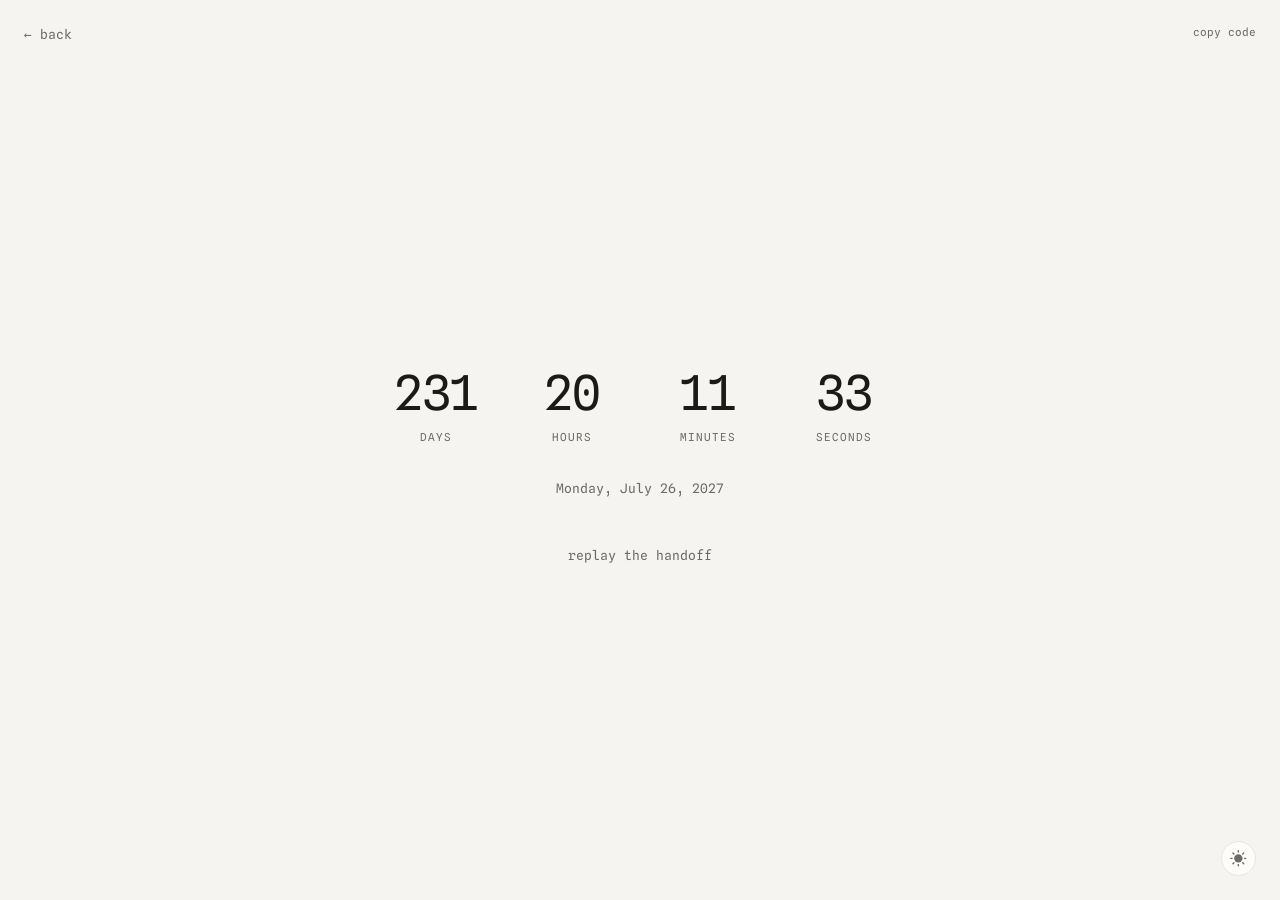
==== animations/countdown/index.html @ 830b8447 "feat: warm the lab's neutrals Every colour in the palette was a 0-saturation grey, and the three tha" ====
<!DOCTYPE html>
<html lang="en">
<head>
  <meta charset="UTF-8">
  <meta name="viewport" content="width=device-width, initial-scale=1.0">
  <title>Countdown · mihneaptu/lab</title>

  <!-- What this page is, for search results and for the card that gets
       drawn when someone drops the link in a chat. Without these a link
       to a page whose whole point is how it MOVES arrives as bare text. -->
  <meta name="description" content="A countdown whose digits lift away in sequence when it lands, handing the page over to what it was counting to, and a burst of confetti behind it.">
  <link rel="canonical" href="https://mihneaptu.github.io/lab/animations/countdown/">

  <meta property="og:type" content="website">
  <meta property="og:site_name" content="mihneaptu/lab">
  <meta property="og:title" content="Countdown">
  <meta property="og:description" content="A countdown whose digits lift away in sequence when it lands, handing the page over to what it was counting to, and a burst of confetti behind it.">
  <meta property="og:url" content="https://mihneaptu.github.io/lab/animations/countdown/">
  <meta property="og:image" content="https://mihneaptu.github.io/lab/og.png">
  <meta name="twitter:card" content="summary_large_image">

  <!-- Paints the browser's own chrome to match the page it frames.
       Both values are --paper from tokens.css, one per sky. -->
  <meta name="theme-color" content="#f6f4f0" media="(prefers-color-scheme: light)">
  <meta name="theme-color" content="#13120f" media="(prefers-color-scheme: dark)">
  <link rel="icon" type="image/svg+xml" href="../../favicon.svg">

  <!-- Mono is what the clock is set in, and the clock is what paints
       first, so mono is what gets preloaded. The message is in the body
       face — but it's hidden until the handoff lands, so preloading
       Instrument Sans here would fetch 30 KB that nothing on the first
       screen renders in. It has the whole countdown to arrive. -->
  <link rel="preload" href="../../fonts/spline-sans-mono.woff2" as="font" type="font/woff2" crossorigin>
  <link rel="stylesheet" href="../../styles/fonts.css">

  <!-- Sets the theme BEFORE the page paints, so there's no flash of the
       wrong colors. Your last choice wins; otherwise the OS preference. -->
  <script>
    /* Storage access can throw outright, not just come back empty: a
       locked-down profile or a blocked third-party context refuses the
       read. An uncaught throw here would abort this script and leave the
       page dressed in the wrong sky before it ever paints, so the OS
       preference stands in. Scoped in an IIFE to keep the head clean. */
    (() => {
      let saved = null;
      try { saved = localStorage.getItem("theme"); } catch {}
      document.documentElement.dataset.theme =
        saved || (matchMedia("(prefers-color-scheme: dark)").matches ? "dark" : "light");
    })();
  </script>

  <link rel="stylesheet" href="../../styles/tokens.css">
  <link rel="stylesheet" href="../../styles/base.css">

  <link rel="stylesheet" href="styles.css">
</head>
<body>

  <a class="back-link" href="../../index.html">&larr; back</a>
  <!-- A standalone, dependency-free version of this exhibit lives in
       code.html; copy-code.js turns this link into a clipboard button. -->
  <a class="copy-code" href="code.html">copy code</a>

  <!-- The theme switch, the sun-moon exhibit's morph in miniature and
       icon-only: the icon IS the current sky. CSS keys the poses off
       <html data-theme>, so flipping the theme plays the animation. -->
  <button class="theme-toggle theme-toggle--corner" type="button" aria-label="Switch color theme">
    <svg class="tt-sky" viewBox="0 0 24 24" aria-hidden="true">
      <mask id="tt-crescent">
        <rect x="0" y="0" width="24" height="24" fill="white" />
        <circle class="tt-bite" cx="33" cy="10.5" r="9" fill="black" />
      </mask>
      <g mask="url(#tt-crescent)">
        <g class="tt-rays" stroke="currentColor" stroke-width="2" stroke-linecap="round">
          <line x1="12" y1="1"     x2="12"    y2="3" />
          <line x1="12" y1="21"    x2="12"    y2="23" />
          <line x1="1"  y1="12"    x2="3"     y2="12" />
          <line x1="21" y1="12"    x2="23"    y2="12" />
          <line x1="4.22"  y1="4.22"  x2="5.64"  y2="5.64" />
          <line x1="18.36" y1="18.36" x2="19.78" y2="19.78" />
          <line x1="4.22"  y1="19.78" x2="5.64"  y2="18.36" />
          <line x1="18.36" y1="5.64"  x2="19.78" y2="4.22" />
        </g>
        <circle class="tt-disc" cx="12" cy="12" r="6" fill="currentColor" />
      </g>
    </svg>
  </button>

  <!-- The confetti's canvas. Fixed over the whole viewport and outside
       <main>, because the burst is thrown from the screen's edges, not
       from the exhibit's box — cannons firing from off-screen left and
       right need the paper's full width to cross. pointer-events: none
       in the stylesheet keeps it from swallowing clicks on the way. -->
  <canvas class="cd-fx" aria-hidden="true"></canvas>

  <main class="cd-stage">
    <!-- The exhibit needs no visible title, but its outline does: a page
         with no h1 gives anyone navigating by headings nothing to land on. -->
    <h1 class="visually-hidden">Countdown</h1>

    <!-- The two faces of this page — the count, and what it was counting
         to — stacked in ONE grid cell rather than swapped with display.

         Two things fall out of that. The cell sizes itself to the taller
         of the two, and the resting one is hidden with visibility (which
         still reserves its space) rather than display (which doesn't) —
         so the handoff never resizes the page and the replay button
         underneath never moves, with no hardcoded height anywhere to
         keep in step with the type. And a visibility/opacity swap can be
         animated, where a display swap can only ever snap. -->
    <div class="cd-slot">
      <!-- The countdown's whole face: the frame and the date it names.
           Grouped because the handoff fades them together as one object
           after the digits have left — the date belongs to the count, so
           it goes when the count does. -->
      <div class="cd-face">
        <!-- One grid, four cells, hairline gaps showing the frame's color
             through — so the "borders" between units are the container
             itself, and there are no double lines to reconcile at the
             corners.

             Each cell's contents are wrapped in a .cd-stack because the
             handoff lifts the DIGITS while the frame around them stays
             put and fades on its own clock. Two things on two timelines
             need two elements; animating the cell would drag its
             background along with them.

             aria-hidden, with the live region below carrying the real
             reading: a screen reader announcing four separately-updating
             numbers once a second is unusable, and "07" on its own means
             nothing anyway. -->
        <div class="cd-clock" aria-hidden="true">
          <div class="cd-unit"><div class="cd-stack"><div class="cd-num" data-unit="d">--</div><div class="cd-name">Days</div></div></div>
          <div class="cd-unit"><div class="cd-stack"><div class="cd-num" data-unit="h">--</div><div class="cd-name">Hours</div></div></div>
          <div class="cd-unit"><div class="cd-stack"><div class="cd-num" data-unit="m">--</div><div class="cd-name">Minutes</div></div></div>
          <div class="cd-unit"><div class="cd-stack"><div class="cd-num" data-unit="s">--</div><div class="cd-name">Seconds</div></div></div>
        </div>

        <p class="cd-date"></p>
      </div>

      <!-- Filled by script.js from the MESSAGE constant, so the exhibit's
           two configurable facts (what it counts to, what it says on
           arrival) sit together at the top of one file. -->
      <p class="cd-message"></p>
    </div>

    <!-- The countdown, in words, for anyone not reading the grid. Polite
         and coarse on purpose: it's refreshed about once a minute, not
         once a second, so it reports where the count is without talking
         over everything else a visitor is doing. -->
    <p class="cd-reading visually-hidden" role="status"></p>

    <!-- The exhibit's payoff fires once a year, which is no way to show
         an animation. This runs it on demand. Its label says which of
         the two things it will do, so the button is never a mystery box:
         "replay the handoff" from the countdown, "back to the countdown"
         once the message is up. script.js owns the wording. -->
    <button class="cd-replay" type="button"></button>
  </main>

  <script src="script.js"></script>
  <script src="../../scripts/theme.js"></script>
  <script src="../../scripts/haptics.js"></script>
  <script src="../../scripts/copy-code.js"></script>

</body>
</html>
---- styles/fonts.css ----
/* ==========================================================================
   fonts.css — the three faces, served from this repo

   These used to come from fonts.googleapis.com, which meant every page
   opened a connection to a third party and waited on a stylesheet from
   it before it could even discover which font files to fetch. On a site
   whose whole subject is how things move, that is a stall in exactly the
   wrong place, and it hands a visitor's IP to someone else on the way.

   All three are variable fonts, so one file covers a family's whole
   weight range rather than one file per weight. The subset is Google's
   own "latin" cut, which is what the lab's copy is written in; a page
   that ever needs more can add the latin-ext file beside it.

   font-display: swap is deliberate and matches what was here before:
   text paints immediately in the fallback and reflows once the real face
   lands. For a monochrome page of mostly short strings that is a better
   trade than invisible text.
   ========================================================================== */

/* Display. The opsz axis is why this is requested as a variable font at
   all: Bricolage redraws itself for the size it is set at, so the
   homepage headline and a 13px label are not the same shapes scaled. */
@font-face {
  font-family: "Bricolage Grotesque";
  font-style: normal;
  font-weight: 400 800;
  font-display: swap;
  src: url("../fonts/bricolage-grotesque.woff2") format("woff2");
  unicode-range: U+0000-00FF, U+0131, U+0152-0153, U+02BB-02BC, U+02C6, U+02DA, U+02DC, U+0304, U+0308, U+0329, U+2000-206F, U+20AC, U+2122, U+2191, U+2193, U+2212, U+2215, U+FEFF, U+FFFD;
}

/* Body. The one that does most of the work, so it is the one worth
   preloading in each page's head. */
@font-face {
  font-family: "Instrument Sans";
  font-style: normal;
  font-weight: 400 600;
  font-display: swap;
  src: url("../fonts/instrument-sans.woff2") format("woff2");
  unicode-range: U+0000-00FF, U+0131, U+0152-0153, U+02BB-02BC, U+02C6, U+02DA, U+02DC, U+0304, U+0308, U+0329, U+2000-206F, U+20AC, U+2122, U+2191, U+2193, U+2212, U+2215, U+FEFF, U+FFFD;
}

/* The lab equipment: labels, tokens, the corner chrome.

   This subset carries no arrows, so the back link's ← is served by
   Consolas from the --font-mono stack, not by this face. That is the
   same thing the CDN did (the range below is Google's own, and their
   latin file has no arrows either), so nothing regressed when the fonts
   moved in-house — but it is worth knowing before someone tries to fix
   it by widening the range. The range is a filter, not a source: adding
   U+2190 to it cannot add a glyph the file does not contain, and the
   per-glyph fallback below is already doing the right thing. The fix, if
   the arrow is ever wanted in mono, is to re-subset from the upstream
   font with the arrow included. */
@font-face {
  font-family: "Spline Sans Mono";
  font-style: normal;
  font-weight: 400 500;
  font-display: swap;
  src: url("../fonts/spline-sans-mono.woff2") format("woff2");
  unicode-range: U+0000-00FF, U+0131, U+0152-0153, U+02BB-02BC, U+02C6, U+02DA, U+02DC, U+0304, U+0308, U+0329, U+2000-206F, U+20AC, U+2122, U+2191, U+2193, U+2212, U+2215, U+FEFF, U+FFFD;
}
---- styles/tokens.css ----
/* ==========================================================================
   tokens.css — the design system

   This file is the single source of truth for every visual decision in
   the lab. No component file is allowed to invent its own color, spacing,
   or font size — everything points back here.

   Why this matters: consistency is what makes a design feel "designed".
   When every gap is pulled from one spacing scale and every color from
   one palette, pages feel calm and intentional even before you add any
   decoration. When values are picked ad hoc (13px here, 15px there,
   five slightly different grays), pages feel messy and nobody can say why.

   THEMING: colors live in two blocks — the light theme in :root, and a
   dark override in [data-theme="dark"]. Only COLOR tokens change between
   themes. Spacing, type, shape, and motion are theme-independent, so they
   are defined once and never repeated.
   ========================================================================== */

/* Keep these as ordinary inherited custom properties. A theme change swaps
   their values atomically; the shared chrome animates between complete page
   snapshots rather than interpolating ink, paper, and borders separately.
   That keeps every visible region internally consistent throughout a flip. */

:root {

  /* Tells the browser which theme we're in, so native UI (scrollbars,
     form controls) matches the page instead of fighting it. */
  color-scheme: light;

  /* ------------------------------------------------------------------
     COLOR — light theme
     A monochrome palette: warm neutrals plus one "accent" that is
     simply near-black. Hierarchy comes from contrast and weight,
     not from hue.

     WHY OKLCH: these are written as oklch(L C H) rather than hex
     because the three numbers are the three things we actually reason
     about — how light it is, how colorful, and which hue — and in
     OKLCH they mean that independently. Equal steps of L are equal
     steps of perceived brightness, and changing L doesn't drag the hue
     with it the way HSL does. Hex hides all of that behind six digits
     you can only compare by eye. (Baseline 2023; this stylesheet
     already relies on :has(), color-mix(), and view transitions, so
     the browser floor was here anyway.)

     WHY WARM: every neutral below is pulled off pure gray toward one
     shared warm hue. Pure #ffffff and 0-saturation grays are what a
     browser gives you when nobody decided anything, and readers feel
     that even when they can't name it — a warm cast reads as paper and
     ink rather than as a screen. The amount is deliberately tiny
     (C 0.005–0.008, roughly what Anthropic's cream carries): enough to
     feel warm beside a true gray, never enough to look beige on its own.

     This is NOT the start of a palette (see the note on --gold below).
     A palette is hues carrying MEANING — a blue link, a red error, a
     green success. This is a temperature on the neutrals: nothing here
     says anything, it just stops the page from being a default. The
     rule that color is only ever a reward for an interaction is intact.
     ------------------------------------------------------------------ */

  /* The one warm hue, in one place, so the whole ramp can be retuned by
     editing a single number. 85° sits between a warm paper and a warm
     brown; below ~70 the grays start reading pink, above ~100 green. */
  --warm: 85;

  --paper: oklch(0.967 0.005 var(--warm)); /* page background — warm, soft,
                                              and pointedly not stark white */

  /* surface, both inks, and line also exist as FIXED aliases (-light /
     -dark) that never flip with the theme — the same pattern as the
     fixed shadow aliases below. One customer so far: the homepage
     sun-moon card, whose preview stage dresses in the OPPOSITE sky on
     hover so the morph it promises plays under its own light. */
  /* Surfaces stop just short of the top of the lightness range on
     purpose: at L 1.0 a color is pure white and can hold no hue at all,
     so a "warm white" has to sit a step below it. 0.99 is still clearly
     raised above the paper's 0.967. */
  --surface-light: oklch(0.99 0.005 var(--warm)); /* cards and specimen stages sit
                                a step above the paper, so they read as "raised" */
  --surface-dark: oklch(0.226 0.006 var(--warm));  /* in the dark, "raised" means
                                "catches more light": cards sit lighter than paper */
  --ink-light: oklch(0.218 0.006 var(--warm));     /* main text — near-black. Pure
                                #000 on light backgrounds is harsher than it needs
                                to be, and it can't carry the warm cast either */
  --ink-dark: oklch(0.961 0.005 var(--warm));      /* near-white — pure #fff glows
                                harshly on dark */
  --ink-muted-light: oklch(0.528 0.007 var(--warm)); /* secondary text — still
                                passes contrast on paper */
  --ink-muted-dark: oklch(0.715 0.007 var(--warm));
  /* Hairlines and the dot grid. These carry the most chroma in the ramp
     (0.006–0.008): a border is a thin sliver of color against a large
     field, so it needs more of the hue than a full-page background does
     to read as the same temperature. */
  --line-light: oklch(0.918 0.006 var(--warm));
  --line-dark: oklch(0.285 0.008 var(--warm));

  --surface: var(--surface-light);
  --ink: var(--ink-light);
  --ink-muted: var(--ink-muted-light);
  --line: var(--line-light);
  --line-strong: oklch(0.756 0.007 var(--warm)); /* borders that must be clearly
                              visible (e.g. the secondary button outline) */

  /* The accent — near-black with a darkness ramp.
     Interactive elements get DARKER as you press them (hover → active),
     like a physical button moving away from the light. */
  --accent: oklch(0.269 0.006 var(--warm));        /* resting state */
  --accent-strong: oklch(0.178 0.006 var(--warm)); /* hover */
  /* Active (pressed). Bottoms out at L 0.12 rather than pure black for
     the same reason the surfaces stop short of pure white: at L 0 there
     is no hue left, and a pressed button that drops to a cold true black
     would be the one moment the warm cast visibly breaks. */
  --accent-deep: oklch(0.12 0.005 var(--warm));
  --accent-soft: oklch(0.937 0.006 var(--warm));   /* faint tint, for hover on
                                                      outline/ghost styles */
  --accent-contrast: oklch(0.99 0.005 var(--warm)); /* text ON the accent (primary
                                 button label) — flips to dark in the dark theme,
                                 where the accent itself is light */

  /* The gold, reserved for the header's star easter egg. Nothing else
     may use it.

     Color in this lab is never chrome. It is only ever a REWARD for an
     interaction: hover the cat and the stars fly, hover the interactive
     tag and a rainbow drifts through its letters (base.css), reach the
     end of the countdown and the confetti fires. Every one of those is
     something you had to do to see, none of them carries meaning the
     monochrome doesn't already carry, and all of them end on their own.
     A hue that sits there permanently and MEANS something — a blue
     link, a red error, a green success, a status dot — is what starts
     a palette, and there isn't one. That's the rule; the count of hues
     never was.

     The warm cast on the neutrals above is not an exception to this.
     Temperature is not meaning: nothing on the page reads differently
     because the paper leans warm, no element is picked out by it, and
     there is still exactly one thing on a resting page that could be
     called colored — this gold, and only while you're hovering the cat.
     The test the rule is really asking is "could a reader mistake this
     hue for a signal?", and at C 0.005 against a neutral gray the
     honest answer is no. */
  --gold: #eab308;

  /* The confetti, and the reason it gets tokens instead of an array
     buried in one exhibit's script: five of these are fixed, but the
     sixth is INK, and ink flips with the sky. Left at #1f1f1f it would
     spend the dark theme as invisible near-black rectangles falling
     through a near-black page — a sixth of every burst simply missing.
     Declaring it here lets the dark block below flip it like any other
     color, and lets the exhibit read the whole palette back out of the
     cascade rather than hard-coding a theme it can't see. */
  --confetti-1: #e2725b;  /* coral  */
  --confetti-2: #e8a33d;  /* amber  */
  --confetti-3: #5b8fd9;  /* blue   */
  --confetti-4: #d4739e;  /* pink   */
  --confetti-5: #5fb894;  /* green  */
  --confetti-6: oklch(0.247 0.006 var(--warm)); /* ink — the one that flips,
                             and so the one that follows the warm cast */

  /* Shadows are for elevation, not decoration. Soft and barely-there:
     if you notice the shadow itself, it's too strong. Defined here (not
     in SHAPE & DEPTH) because they change with the theme.
     Three steps, by object size: sm for chips, md for cards, lg for
     large exhibit pieces — big objects need bigger, softer shadows or
     they look pasted on rather than resting. */
  /* Each shadow leads with an invisible inset layer. It does nothing
     in the light theme — it's there so the list SHAPE matches the dark
     theme's (which uses that slot for its lit top rim): CSS can only
     crossfade two shadows smoothly when their lists line up layer for
     layer, inset with inset. Without the placeholder, every theme
     switch would snap the shadows instead of fading them. */

  /* md and lg also exist as FIXED aliases (-light / -dark) that never
     flip with the theme. They're for elements that pre-paint BOTH
     themes' shadows at once and crossfade opacity instead of
     transitioning box-shadow: opacity runs on the GPU compositor,
     while a box-shadow transition re-blurs these big soft layers on
     the CPU every frame — cheap on a desktop, visible jank on a phone.
     (The sun-moon toggle does this; see its ::after.) */
  --shadow-md-light: inset 0 1px 0 rgba(255, 255, 255, 0),
                     0 2px 6px rgba(0, 0, 0, 0.07),
                     0 8px 24px rgba(0, 0, 0, 0.06);
  --shadow-lg-light: inset 0 1px 0 rgba(255, 255, 255, 0),
                     0 2px 4px rgba(0, 0, 0, 0.05),
                     0 12px 24px rgba(0, 0, 0, 0.07),
                     0 32px 64px rgba(0, 0, 0, 0.08);
  --shadow-md-dark: inset 0 1px 0 rgba(255, 255, 255, 0.06),
                    0 2px 6px rgba(0, 0, 0, 0.45),
                    0 8px 24px rgba(0, 0, 0, 0.35);
  --shadow-lg-dark: inset 0 1px 0 rgba(255, 255, 255, 0.09),
                    0 2px 4px rgba(0, 0, 0, 0.5),
                    0 12px 24px rgba(0, 0, 0, 0.4),
                    0 32px 64px rgba(0, 0, 0, 0.35);

  --shadow-sm: inset 0 1px 0 rgba(255, 255, 255, 0),
               0 1px 2px rgba(0, 0, 0, 0.06);
  --shadow-md: var(--shadow-md-light);
  --shadow-lg: var(--shadow-lg-light);

  /* ------------------------------------------------------------------
     TYPE
     Three faces, three jobs:
       display — personality, used sparingly at large sizes
       body    — quiet and readable, does most of the work
       mono    — labels, tokens, annotations ("the lab equipment")
     ------------------------------------------------------------------ */

  --font-display: "Bricolage Grotesque", "Segoe UI", sans-serif;
  --font-body: "Instrument Sans", "Segoe UI", sans-serif;
  --font-mono: "Spline Sans Mono", Consolas, monospace;

  /* Type scale — each step is meaningfully bigger than the last.
     If two sizes are only 1px apart, readers can't tell them apart,
     so the difference communicates nothing. */
  --text-2xs: 0.6875rem;  /* 11px — corner chrome that should whisper
                             (the exhibit pages' copy-code link). The
                             floor of the scale: anything below this
                             stops being comfortably readable. */
  --text-xs: 0.8125rem;   /* 13px — annotations, chips */
  --text-sm: 0.9375rem;   /* 15px — secondary text */
  --text-md: 1.0625rem;   /* 17px — body */
  --text-lg: 1.375rem;    /* 22px — section headings */
  --text-xl: 2rem;        /* 32px — page titles */
  --text-2xl: 3rem;       /* 48px — the homepage headline */

  /* ------------------------------------------------------------------
     SPACING
     One scale, base unit 4px. Every margin, padding, and gap in the lab
     is one of these values — never 13px, never 22px.
     ------------------------------------------------------------------ */

  --space-1: 4px;
  --space-2: 8px;
  --space-3: 12px;
  --space-4: 16px;
  --space-5: 24px;
  --space-6: 32px;
  --space-7: 48px;
  --space-8: 64px;
  --space-9: 96px;

  /* ------------------------------------------------------------------
     SHAPE & DEPTH
     ------------------------------------------------------------------ */

  --radius-sm: 6px;    /* small controls: chips, swatches */
  --radius-md: 10px;   /* buttons, notes */
  --radius-lg: 16px;   /* cards, specimen stages */

  /* ------------------------------------------------------------------
     MOTION
     One duration for color changes, one for movement. Fast enough to
     feel responsive, slow enough to be perceived.
     ------------------------------------------------------------------ */

  --speed-color: 120ms;
  --speed-move: 80ms;
}

/* ==========================================================================
   DARK THEME
   Applied when <html data-theme="dark">. A tiny script in each page's
   <head> sets that attribute from your saved choice (localStorage) or,
   failing that, your OS preference — so the theme is decided before the
   first paint and the page never flashes the wrong colors.

   Dark mode is not just "invert everything": surfaces get LIGHTER as
   they rise (dark paper, lighter cards), and the accent ramp flips —
   the primary button is light, and pressing it makes it dimmer, which
   still reads as "moving away from the light".
   ========================================================================== */

[data-theme="dark"] {

  color-scheme: dark;

  /* The page floor — dark, but not pure black, so shadows and lifted
     surfaces still register. This is the token where the warm cast does
     the most work: a true #121212 is the default every dark UI ships
     with, and warming it is most of the difference between "dark mode"
     and a room with a light in it. */
  --paper: oklch(0.182 0.006 var(--warm));
  /* The values (and the reasoning behind them) live with the fixed
     -light / -dark aliases in :root; this block only picks sides. */
  --surface: var(--surface-dark);
  --ink: var(--ink-dark);
  --ink-muted: var(--ink-muted-dark);
  --line: var(--line-dark);
  --line-strong: oklch(0.42 0.008 var(--warm));

  /* The accent ramp, mirrored: light resting state, dimmer as pressed. */
  --accent: oklch(0.943 0.006 var(--warm));
  --accent-strong: oklch(0.876 0.007 var(--warm));
  --accent-deep: oklch(0.805 0.007 var(--warm));
  --accent-soft: oklch(0.269 0.006 var(--warm));
  --accent-contrast: oklch(0.178 0.006 var(--warm)); /* dark label on the light
                                                        button */

  /* The stars' gold, a notch brighter so it reads on the dark paper */
  --gold: #facc15;

  /* The confetti's ink piece, flipped. The other five hues are mid-tone
     enough to read on either paper and stay as they are — recoloring
     them per theme would make the celebration two different
     celebrations. */
  --confetti-6: oklch(0.961 0.005 var(--warm));

  /* Dark shadows can't read on a dark floor — black on near-black is
     invisible. So elevation flips with the light (see the note above:
     raised means CATCHES MORE LIGHT): each step pairs a faint top edge
     highlight — the rim where an object catches the room's light — with
     the dark spread below. The higher the step, the brighter the rim. */
  --shadow-sm: inset 0 1px 0 rgba(255, 255, 255, 0.04),
               0 1px 2px rgba(0, 0, 0, 0.4);
  --shadow-md: var(--shadow-md-dark);
  --shadow-lg: var(--shadow-lg-dark);
}
---- styles/base.css ----
/* ==========================================================================
   base.css — reset + the lab's shared "chrome"

   Everything here is the gallery itself (header, cards, specimen stages,
   margin notes). The components being studied live in their own files
   under components/.
   ========================================================================== */

/* --- Reset ----------------------------------------------------------------
   Browsers ship with inconsistent default margins and box models.
   These four rules give every page the same clean starting point. */

*,
*::before,
*::after {
  box-sizing: border-box; /* width includes padding+border — the sane model */
  -webkit-tap-highlight-color: transparent; /* mobile browsers flash a blue
     overlay on anything tappable; the lab's own :active states are the
     touch feedback here */
}

body,
h1, h2, h3, p, ul, figure {
  margin: 0; /* we add space back deliberately, from the spacing scale */
}

img {
  max-width: 100%;
  display: block;
}

/* --- Page ---------------------------------------------------------------- */

body {
  font-family: var(--font-body);
  font-size: var(--text-md);
  line-height: 1.6; /* body text breathes; headings tighten this locally */
  color: var(--ink);
  background: var(--paper);
  -webkit-font-smoothing: antialiased;
  -moz-osx-font-smoothing: grayscale;
  /* The loaded weights (400–600 body/mono, 400–800 display) are the only
     ones allowed to render: a missing file must fail visibly, not as a
     browser-faked bold or slanted italic. */
  font-synthesis: none;
}

.container {
  max-width: 960px; /* comfortable reading width — full-bleed text is tiring */
  margin: 0 auto;
  padding: 0 var(--space-5);
}

a {
  color: var(--accent);
  text-decoration-thickness: 1px;
  text-underline-offset: 3px;
}

a:focus-visible {
  outline: 2px solid var(--accent);
  outline-offset: 2px;
  border-radius: 2px;
}

::selection {
  background: var(--accent-soft);
}

/* --- Header (shared across all lab pages) --------------------------------- */

.lab-header {
  display: flex;
  align-items: baseline;
  justify-content: space-between;
  gap: var(--space-4);
  padding: var(--space-5) 0;
  border-bottom: 1px solid var(--line);
}

.wordmark {
  /* Flex keeps the three pieces (name, tick, "lab") on one shared
     baseline even while the last two animate their widths below. */
  display: inline-flex;
  position: relative; /* anchors the stars that fly out of the logo on hover */
  align-items: baseline;
  font-family: var(--font-mono);
  font-size: var(--text-sm);
  font-weight: 500;
  color: var(--ink);
  letter-spacing: 0.02em;
}

/* The wordmark holds three links ("mihneaptu" → GitHub profile, "lab" →
   home, the hidden cat → the repo) that should read as one quiet mark,
   so the links inherit the ink color and only reveal themselves with an
   underline on hover — except the cat, which is a logo, not text. */
.wordmark a {
  color: inherit;
  text-decoration: none;
}

/* One 15px mono line is a ~24px-tall tap target. Vertical padding grows
   the two text links to ~44px, and the negative margin hands the space
   straight back so the header's layout doesn't move a pixel. Padding
   rather than an ::after halo: the home link's overflow-hidden (its
   clipping window for the act) would clip a halo, but padding sits
   inside the clip. The cat is excluded — its box is choreography
   (max-width 0 → 1.3em), and it only exists for pointers and keyboards
   anyway. */
.wordmark a:not(.octo) {
  padding: 10px 0;
  margin: -10px 0;
}

.wordmark a:not(.octo):hover {
  text-decoration: underline;
  text-decoration-thickness: 1px;
  text-underline-offset: 3px;
}

/* Hovering the name plays a staged act for the rest of the mark:
   1. the "/" stands up into a "|" and stays there,
   2. "lab" slides left INTO the line and is swallowed by it — the link
      box clips the text at its left edge (right where the line stands),
      so letters vanish as they reach it and nothing comes out the other
      side. No fade: the text physically travels out of view.
   3. then the GitHub mark slides out of the line the opposite way,
      left to right, into the space "lab" left behind,
   ending on "mihneaptu | octocat". The ~ sibling selector is what lets
   the first link style the elements after it; the extra <span> inside
   the "lab" link is the part that slides while the link stays put as
   the clipping window, and .octo is the same trick for the logo.

   The durations here are hand-picked, not the token speeds — those are
   for micro feedback (80–120ms), too fast for a sequence the eye is
   meant to follow. Each element carries TWO transition rules: the one
   in its hover selector times the exit, the one in its base selector
   times the return (so on un-hover everything plays back in reverse
   order: logo back into the line first, then "lab" slides back out). */

.wordmark .tick {
  color: var(--accent); /* the one colored character in the wordmark */
  display: inline-block; /* inline elements can't be transformed */
  cursor: default; /* decorative glyph — no text I-beam */
  user-select: none;
  /* return timing: the line lies back down after the logo is gone */
  transition: transform 0.25s cubic-bezier(0.32, 0.72, 0, 1) 0.08s;
}

.wordmark a.home {
  max-width: 4ch; /* mono font: wide enough for the resting text */
  overflow: hidden;
  /* return timing: the box reopens after the logo has retreated */
  transition: max-width 0.25s cubic-bezier(0.32, 0.72, 0, 1) 0.12s;
}

.wordmark a.home span {
  display: inline-block;
  /* return timing: the text slides back out of the line last */
  transition: transform 0.35s cubic-bezier(0.32, 0.72, 0, 1) 0.18s;
}

/* The logo's clipping window: closed at rest, and its left edge sits
   right against the line — the same door "lab" leaves through. It's a
   link to the repo, clickable once revealed; the resets keep it looking
   like part of the wordmark rather than a control. */
.wordmark .octo {
  /* The cat's open width, defined once, here on the element both
     consumers can see: the hover rule below opens the window to it, and
     scripts/octo-stars.js reads it to anchor the star corridor just past
     the cat. Keep it an em multiple; the script scales it by this
     element's own font size to land in pixels. */
  --octo-open: 1.3em;

  align-self: center; /* the logo is centered on the text, not baseline-set */
  position: relative; /* lifts the cat above the hold box so it stays clickable */
  background: none;
  border: 0;
  padding: 0;
  color: inherit; /* the svg draws with currentColor */
  cursor: pointer;
  max-width: 0;
  overflow: hidden;
  /* return timing: the window closes as the logo slides back in */
  transition: max-width 0.35s cubic-bezier(0.32, 0.72, 0, 1);
}

.wordmark .octo:focus-visible {
  outline: 2px solid var(--accent);
  outline-offset: 2px;
  border-radius: 2px;
}

.wordmark .octo svg {
  display: block;
  width: 1.15em;
  height: 1.15em;
  transform: translateX(-110%); /* parked inside the line, out of view */
  /* return timing: the logo retreats into the line first */
  transition: transform 0.35s cubic-bezier(0.32, 0.72, 0, 1);
}

/* The safety net for fast pointers: everything between the name and
   the cat is a MOVING target while the act plays — the "/" rotates its
   own hit-box out from under a pointer parked on its edge, and a sweep
   toward the cat crosses the collapsing "lab" box, which was never a
   trigger. Either way :has() goes false mid-act and the whole thing
   reverses under the cursor, which reads as flicker.

   The hold box is the fix: an invisible span pinned over the "/" → cat
   corridor that NEVER moves. At rest it's pointer-events: none, so it
   can't block clicking "lab" or start the act by itself; the moment a
   real trigger opens the act (rule further down) it turns hit-testable
   and latches the open state for as long as the pointer stays anywhere
   in the corridor — a stable floor under all the moving scenery. It
   sits above "lab" (absolute > static) but below the cat (relative,
   later sibling), so the cat keeps its hover and its click.

   Geometry is in the wordmark's own mono ch: the name is 9 characters,
   so the corridor starts just before the "/" and runs a bit past where
   the tail of "lab" rests — the whole stretch a pointer crosses. The
   letter-spacing makes 9ch land a hair short, which only tucks the
   start deeper under the name: covering the name's tail while open is
   harmless, the hold itself keeps the act latched there. */
.octo-hold {
  position: absolute;
  top: -0.2em;    /* a little taller than the text line — forgiving, */
  bottom: -0.2em; /* like the fanned-out star lanes above the logo   */
  left: 8.5ch;
  width: 7ch;
  pointer-events: none;
}

/* The open state holds while the pointer is on the name, the line,
   the cat itself, or the hold box — otherwise the act would reverse
   the moment you leave "mihneaptu" and the cat could never be
   reached, let alone clicked. :has() lets the container watch all
   the triggers at once.

   The cat's :focus-visible is a trigger too: it's in the tab order
   (it's a link), and without it a keyboard user would land on a
   0-width box — focused, invisible, unusable. Tabbing to the cat
   now plays the same act a hover does. */
.wordmark:has(a:first-child:hover, .tick:hover, .octo:hover, .octo:focus-visible, .octo-hold:hover) .octo-hold {
  pointer-events: auto; /* arm the latch only while the act is open */
}

.wordmark:has(a:first-child:hover, .tick:hover, .octo:hover, .octo:focus-visible, .octo-hold:hover) .tick {
  transform: rotate(-20deg); /* counter-clockwise stands "/" up into "|" */
  /* exit timing: straighten right away */
  transition: transform 0.25s cubic-bezier(0.32, 0.72, 0, 1);
}

.wordmark:has(a:first-child:hover, .tick:hover, .octo:hover, .octo:focus-visible, .octo-hold:hover) a.home {
  max-width: 0;
  /* exit timing: the box starts closing while the tail of "lab" is
     still being absorbed, so the logo emerges right at the line
     instead of a box-width away from it */
  transition: max-width 0.2s cubic-bezier(0.32, 0.72, 0, 1) 0.28s;
}

.wordmark:has(a:first-child:hover, .tick:hover, .octo:hover, .octo:focus-visible, .octo-hold:hover) a.home span {
  transform: translateX(-110%); /* fully past the clip edge, i.e. the line */
  /* exit timing: the visible journey through the line. An almost-even
     curve so the travel can be seen, not a snap. */
  transition: transform 0.4s cubic-bezier(0.45, 0.05, 0.35, 0.95) 0.03s;
}

.wordmark:has(a:first-child:hover, .tick:hover, .octo:hover, .octo:focus-visible, .octo-hold:hover) .octo {
  max-width: var(--octo-open);
  /* exit timing: opens while the last letter is still being swallowed —
     overlapping the stages is what keeps the act tight without losing
     the story */
  transition: max-width 0.2s cubic-bezier(0.32, 0.72, 0, 1) 0.3s;
}

.wordmark:has(a:first-child:hover, .tick:hover, .octo:hover, .octo:focus-visible, .octo-hold:hover) .octo svg {
  transform: translateX(0);
  /* exit timing: the logo walks out of the line, left to right, starting
     right as the tail of "lab" disappears into it */
  transition: transform 0.3s cubic-bezier(0.32, 0.72, 0, 1) 0.32s;
}

/* Hovering the cat itself earns a bonus scene: three golden stars
   fly out of the logo, left to right, swinging gently — one pass,
   then the sky empties until the next hover. The cast of <span>s and
   each star's flight plan (lane, speed, size, delay — the custom
   properties read below) come from scripts/octo-stars.js, which
   starts the show by adding .playing; this stylesheet owns
   everything the stars actually DO.

   They live OUTSIDE the .octo link (whose overflow:hidden is busy
   being the reveal's clipping window and would trap them) as a
   sibling pinned to the wordmark's right edge — exactly where the
   logo sits.

   Each star is two elements doing one job each: the outer span flies
   steadily rightward (linear), while its ::before — the star shape
   itself — swings up and down on its own clock (ease-in-out, like a
   pendulum). Two axes on two mismatched clocks combine into a smooth
   swinging glide where no two passes look quite the same. */

.octo-stars {
  position: absolute;
  /* The horizontal anchor is set per-show by the script, in px from
     the wordmark's LEFT edge — the stable one. Anchoring to the right
     edge (left: 100%) would glue the stars to a moving target: that
     edge travels whenever the reveal act plays back, dragging a
     still-fading show sideways with it. The 100% below is only the
     resting value for the no-JS case, where no stars ever fly. */
  left: 100%;
  top: 50%;
  transform: translateY(-50%);
  width: 3.2em;  /* the flight corridor */
  height: 1.4em; /* a bit taller than the logo, so the lanes fan out */
  pointer-events: none; /* scenery — never blocks a click */
  /* The whole scene fades as one: .playing (added by the script) only
     fades this container in. When the pointer leaves mid-show, the
     class drops and the container fades back out while the stars KEEP
     FLYING underneath — the show dissolves in motion rather than
     freezing, the same soft exit the stars get at the end of the
     corridor. */
  opacity: 0;
  transition: opacity 0.35s ease;
}

/* One star. Its whole flight plan arrives as custom properties set by
   the script; the fallbacks only matter if a star is ever created by
   hand. `1` iteration, not infinite: each star flies its corridor
   once and is done, so the show ends by itself — the sky empties even
   if the cursor stays on the logo, until the next hover restages it. */
.octo-stars span {
  position: absolute;
  left: 0;
  top: var(--lane, 36%);
  opacity: 0; /* covers the delay phase before the star's launch */
  animation: octo-star-flight var(--flight, 1.3s) linear var(--wait, 0s) 1;
}

/* The star shape: a classic five-pointed star cut from a square with
   clip-path — crisper and more portable than hoping a ★ glyph
   renders the same in every font. Gold is the lab's only hue,
   reserved in tokens.css for exactly this moment. */
.octo-stars span::before {
  content: "";
  display: block;
  width: var(--size, 0.5em);
  height: var(--size, 0.5em);
  background: var(--gold);
  clip-path: polygon(50% 0%, 61% 35%, 98% 35%, 68% 57%, 79% 91%, 50% 70%, 21% 91%, 32% 57%, 2% 35%, 39% 35%);
  /* The swing may loop — it's invisible whenever the flight isn't
     mid-corridor, so only the flight's iteration count matters. */
  animation: octo-star-swing var(--swing, 0.6s) ease-in-out infinite alternate;
}

/* The flight: pop out from behind the logo, glide right, and fade
   before the corridor ends — the disappearance reads as distance
   traveled, not as hitting a wall. */
@keyframes octo-star-flight {
  0%   { transform: translateX(-0.3em); opacity: 0; }
  12%  { opacity: 1; }
  78%  { opacity: 1; }
  100% { transform: translateX(2.6em); opacity: 0; }
}

/* The swing: an easy pendulum around the star's own lane. `alternate`
   plays it back and forth so the turnarounds are soft, never a snap. */
@keyframes octo-star-swing {
  from { transform: translateY(-0.16em); }
  to   { transform: translateY(0.16em); }
}

/* The script adds .playing when the cat is hovered (hovering the name
   merely reveals it) and removes it when the cursor leaves or the last
   star has landed. The stars are already flying the moment they're
   staged — this only lifts the curtain. */
.octo-stars.playing {
  opacity: 1;
}

/* Under reduced motion the global rule below would collapse these
   infinite loops into a flicker, so the stars simply stay home. */
@media (prefers-reduced-motion: reduce) {
  .octo-stars {
    display: none;
  }
}

/* The light/dark switch. Styled like a token chip, not like a .btn —
   it's part of the lab's chrome, not one of the specimens on display. */
.theme-toggle {
  display: inline-flex;
  align-items: center;
  position: relative; /* anchors the invisible hit-area extension below */
  color: var(--ink-muted);
  background: var(--surface);
  border: 1px solid var(--line);
  border-radius: 999px;
  padding: var(--space-2);
  cursor: pointer;
  transition: color var(--speed-color) ease,
              border-color var(--speed-color) ease,
              transform var(--speed-move) ease;
}

/* The visible chip is ~35px — under the 44px touch target. The halo
   extends the clickable area without growing the chip; it has no box
   of its own, so nothing changes visually. */
.theme-toggle::after {
  content: "";
  position: absolute;
  inset: -5px;
}

/* The chip's icon — the sun-moon exhibit's morph in miniature, and
   the chip's ONLY content: the icon is the current sky. Clicking the
   sun sinks its rays into the swelling disc while the mask's bite
   circle carves the crescent, and the lab darkens around it.
   All three parts share one ease; the delays choreograph the handoff,
   flipped per direction: going to the moon the rays sink in first and
   the bite carves last, coming back the crescent heals first and the
   rays climb out last. The rays run a touch faster so the sweeping
   bite hole never catches them. */

.tt-sky {
  display: block;
  width: 1.25em;
  height: 1.25em;
  /* the sunrise overshoot pokes the ray caps a hair past the
     viewBox — let them, instead of clipping them flat */
  overflow: visible;
}

.tt-disc,
.tt-rays {
  transform-box: view-box;
  transform-origin: center;
}

/* The chip runs the exhibit's exact choreography at ~60% of its clock:
   motion across 16px reads far slower than the same motion across
   176px, so at full duration the little moon feels like it's dragging.
   Same sequence, same proportions, smaller stage, faster tempo. */

/* Every delay below rides on --tt-hold (default 0ms): a whole-morph
   hold that shifts the choreography in time without touching its
   internal stagger. theme.js sets it per icon during a theme reveal,
   to the moment the reveal's sweep arrives at THAT icon — so a
   miniature far from the toggle (the homepage card) is uncovered
   mid-morph instead of hiding its whole transformation under the
   old-theme snapshot. The chip's own hold computes to 0ms: it sits
   at the reveal's epicenter and morphs the moment it's clicked. */

/* Sun pose (light theme) — these transitions time the RETURN to sun.
   The rays' scale keeps the sunrise overshoot (a hair past resting
   length, same ease as the exhibit's rays). Their rotation rides its
   own shorter clock — the individual scale/rotate properties let the
   two motions transition separately — symmetric with nightfall's
   100ms twist, so the unwind finishes while the rays are still under
   the shrinking disc. On one shared clock the 45° unwind stretched
   across the whole 200ms emergence, visibly outlasting the quick
   twist that wound it up: readable on the exhibit's 176px stage,
   drag at chip size. The exhibit itself keeps the classic combined
   transform on purpose. */
.tt-rays {
  rotate: 0deg;
  scale: 1;
  transition: scale 200ms cubic-bezier(0.34, 1.3, 0.64, 1)
              calc(var(--tt-hold, 0ms) + 85ms),
              rotate 100ms cubic-bezier(0.65, 0, 0.35, 1)
              calc(var(--tt-hold, 0ms) + 85ms);
}

.tt-disc {
  transition: transform 240ms cubic-bezier(0.65, 0, 0.35, 1)
              calc(var(--tt-hold, 0ms) + 25ms);
}

.tt-bite {
  transition: transform 240ms cubic-bezier(0.65, 0, 0.35, 1)
              var(--tt-hold, 0ms);
}

/* Moon pose (dark theme) + the arrival timing: rays lead and land,
   THEN the bite carves — held back so its notch doesn't show on the
   right rim while the left rays still have the longest journey.
   The durations are the exhibit's nightfall numbers (170/360/240ms)
   scaled by the same ~60% as the sunrise rules above — nightfall is
   the snappy direction on the exhibit, and it must stay the snappy
   direction here too. */
[data-theme="dark"] .tt-rays {
  rotate: 45deg;
  scale: 0.25;
  /* one duration/delay covers both clocks: going dark the twist and
     the plunge travel together */
  transition-duration: 100ms;
  transition-delay: var(--tt-hold, 0ms);
}

[data-theme="dark"] .tt-disc {
  transform: scale(1.75);
  /* outlasts the bite so the crescent is carved from a still-growing
     body — grow-and-carve as one event, not grow, stop, carve */
  transition-duration: 215ms;
  transition-delay: calc(var(--tt-hold, 0ms) + 15ms);
}

[data-theme="dark"] .tt-bite {
  transform: translate(-15.7px, 0);
  /* starts at half the rays' clock, same beat as the exhibit: the
     rays are most of the way home before the notch appears */
  transition-duration: 145ms;
  transition-delay: calc(var(--tt-hold, 0ms) + 50ms);
}

/* The exhibit's stars stay on the exhibit — at chip size they read
   as specks, and the chrome should whisper. The crescent alone says
   "night" just fine here. */

.theme-toggle:hover {
  color: var(--ink);
  border-color: var(--line-strong);
}

/* Pressing the sky, in miniature — same give as the exhibit's button
   (0.97, sun-moon/index.html). Anything below ~0.95 reads exaggerated
   on a chip this small. */
.theme-toggle:active {
  transform: scale(0.97);
}

.theme-toggle:focus-visible {
  outline: 2px solid var(--accent);
  outline-offset: 2px;
}

/* The exhibit pages' corner chrome, one treatment for both corners:
   the back link home (top-left) and the copy-code link (top-right —
   a link to the exhibit's standalone snippet, code.html, that
   scripts/copy-code.js upgrades into a clipboard button; anchored to
   the RIGHT edge so the swap to the shorter word "copied" grows from
   a still corner). Mono, muted, visible when you look for it. */
.back-link,
.copy-code {
  position: fixed;
  top: var(--space-5);
  font-family: var(--font-mono);
  color: var(--ink-muted);
  text-decoration: none;
  transition: color var(--speed-color) ease;
}

.back-link {
  left: var(--space-5);
  font-size: var(--text-xs);
}

.copy-code {
  right: var(--space-5);
  /* a step below the back link: an exit sign matters more than an
     extra — the corner chrome should whisper, quietest voice last */
  font-size: var(--text-2xs);
}

/* One line of small mono is a ~21px-tall target. The halo brings it to
   ~44px each way; the corners around them are empty, so it overlaps
   nothing. */
.back-link::after,
.copy-code::after {
  content: "";
  position: absolute;
  inset: -12px;
}

.back-link:hover,
.copy-code:hover {
  color: var(--ink);
}

/* The lab's light/dark switch, parked in the one free corner of an
   exhibit page. Both top corners are spoken for (the way home on the
   left, the take-home snippet on the right), and this is a utility
   rather than navigation, so it sits opposite the exit and out of the
   specimen's way. Fixed like its neighbours; the chip's touch halo
   still measures from this box, since a fixed element anchors its own
   absolutely positioned children.

   The sun-moon exhibit deliberately has no copy: that exhibit IS the
   switch, and a second control for the same state would be a duplicate
   the page has to keep in sync. */
.theme-toggle--corner {
  position: fixed;
  right: var(--space-5);
  bottom: var(--space-5);
  /* the specimens own the middle of the page; chrome stays on top */
  z-index: 1;
}

/* --- Type roles ------------------------------------------------------------ */

.page-title {
  font-family: var(--font-display);
  font-size: var(--text-2xl);
  /* At this size the size IS the emphasis — bold on top of it shouts,
     especially as light-on-dark, which already renders heavier. */
  font-weight: 500;
  line-height: 1.05; /* big type needs tight lines or it falls apart */
  letter-spacing: -0.02em;
  text-wrap: balance; /* a two-line title splits evenly, never 90/10 */
}

/* The headline's hover italic (scripts/title-lean.js): the script splits
   the title into these spans and skews each on its own spring — Bricolage
   ships no italic and font-synthesis is off, so the slant is a transform.
   Pivoting from the bottom edge keeps the feet planted while the tops
   swing over, which is how type actually leans; inline-block because
   inline elements can't be transformed. No transition here on purpose —
   the motion is integrated per-frame by the script, and a CSS transition
   underneath it would fight every step. */

/* On touch the finger drives the same physics, so the word must keep the
   gesture: pan-y hands vertical swipes to the scroll but lets horizontal
   drags comb the letters instead of being eaten as a failed scroll.
   touch-action is ignored on non-replaced inline elements, so the word
   must be an inline-block for pan-y to mean anything — which also keeps
   the split word from ever wrapping mid-word, like unsplit text. The
   split title was never really selectable text anyway (a drag across it
   would grab letters one span at a time), so selection and the tap
   flash are turned off rather than left to misfire. These live on
   .lean-word, which only exists once the script is running — a title
   the script left alone stays ordinary selectable text. */
.page-title .lean-word {
  display: inline-block;
  touch-action: pan-y;
  user-select: none;
  -webkit-user-select: none;
  -webkit-tap-highlight-color: transparent;
}

.page-title .lean-letter {
  display: inline-block;
  transform-origin: 50% 100%;
}

.section-title {
  font-family: var(--font-display);
  font-size: var(--text-lg);
  font-weight: 600;
  line-height: 1.2; /* headings tighten the body's 1.6 */
  letter-spacing: -0.01em;
  text-wrap: balance;
}

/* --- Specimen stage --------------------------------------------------------
   The signature element of the lab: a white artboard with a faint dot
   grid, like a canvas in a design tool. Components are pinned to it and
   annotated in mono. */

.stage {
  background-color: var(--surface);
  background-image: radial-gradient(var(--line) 1px, transparent 1px);
  background-size: 18px 18px;
  border: 1px solid var(--line);
  border-radius: var(--radius-lg);
  box-shadow: var(--shadow-sm);
  padding: var(--space-6);
}

.stage-row {
  display: flex;
  flex-wrap: wrap;
  align-items: center;
  gap: var(--space-4);
}

/* A pinned specimen: the component plus its mono label underneath */
.specimen {
  display: flex;
  flex-direction: column;
  align-items: flex-start;
  gap: var(--space-2);
}

.specimen-label {
  font-family: var(--font-mono);
  font-size: var(--text-xs);
  color: var(--ink-muted);
}

/* --- Component cards (homepage grid) --------------------------------------- */

.card-grid {
  display: grid;
  grid-template-columns: repeat(auto-fill, minmax(260px, 1fr));
  gap: var(--space-5);
}

.component-card {
  --lift: 2px; /* how high hover picks the card up — the flap below matches */

  display: block;
  position: relative; /* anchors the optional corner tag */
  background: var(--surface);
  border: 1px solid var(--line);
  border-radius: var(--radius-lg);
  box-shadow: var(--shadow-sm);
  text-decoration: none;
  color: var(--ink);
  /* no overflow: hidden here — the hover flap below must poke past the
     card's box, so the corner cropping lives on .card-preview instead */
  transition: box-shadow var(--speed-color) ease,
              transform var(--speed-move) ease;
}

.component-card:hover {
  box-shadow: var(--shadow-md);
  transform: translateY(calc(-1 * var(--lift))); /* a gentle lift — the
                                                    card is pickable */
}

/* The lift moves the card's hit box up with it, so a cursor resting on
   the bottom couple of pixels finds itself OUTSIDE the risen card —
   hover ends, the card drops back onto the cursor, hover begins again:
   a flicker oscillator pinned to the bottom edge. This invisible flap
   exists only while hovered and hangs exactly the lift's height below
   the box, so the strip the card vacates still counts as the card and
   the hover holds until the cursor truly leaves. */
.component-card:hover::after {
  content: "";
  position: absolute;
  inset: 0 0 calc(-1 * var(--lift));
}

.component-card:focus-visible {
  outline: 2px solid var(--accent);
  outline-offset: 2px;
}

/* An optional status tag pinned to the card's top-right corner —
   quiet chrome in the mono face, not part of the specimen itself. */
.card-tag {
  position: absolute;
  top: var(--space-3);
  right: var(--space-3);
  z-index: 1; /* the preview's dot layer is positioned too and comes later
                 in the DOM — without this the dots paint over the tag */
  font-family: var(--font-mono);
  font-size: var(--text-xs);
  line-height: 1;
  color: var(--ink-muted);
  background: var(--surface);
  border: 1px solid var(--line);
  border-radius: 999px;
  padding: var(--space-1) var(--space-2);
  /* No opacity dimming here: --ink-muted is already the quiet voice, and
     at 13px it sits just above the 4.5:1 contrast floor — fading it to
     80% dropped it under. */
}

/* The "interactive" tag hints that it responds: hovering it lets a
   faint rainbow drift through the LETTERS, flowing left to right.
   The gradient is clipped to the text and slides underneath it the
   whole time — it never pauses, so whenever the tint fades in the
   colors are already mid-flight, and on the way out they keep moving
   under the returning ink instead of freezing (the same dissolve-in-
   motion exit the octo stars use). What actually animates on hover is
   the solid ink painted on top: opaque at rest, half-clear on hover,
   so the rainbow shows through as a tint, never full saturation.
   The fade runs on its own 400ms clock — the token speeds are micro
   feedback, too quick to read as an entrance. The gradient starts and
   ends on the same hue, so each 200% slide loops seamlessly. */
.card-tag-rainbow {
  background: linear-gradient(90deg,
    #ff6b6b, #ffb56b, #ffe66b, #6bff8f, #6bc8ff, #b06bff, #ff6b6b);
  background-size: 200% 100%;
  -webkit-background-clip: text;
  background-clip: text;
  -webkit-text-fill-color: var(--ink-muted); /* opaque ink hides the rainbow */
  transition: -webkit-text-fill-color 400ms ease;
  animation: tag-rainbow-drift 2.5s linear infinite;
}

/* Hover is the desktop way in, and it's gated to devices that really
   have one: touch browsers replay :hover on tap, and that sticky
   state would pin the tint on long after the show should end. */
@media (hover: hover) {
  .card-tag:hover .card-tag-rainbow {
    /* 55% ink stays on top — the rainbow reads as a tint, not a paint job */
    -webkit-text-fill-color: color-mix(in srgb, var(--ink-muted) 55%, transparent);
  }
}

/* The touch way in: rainbow-tag.js lights this on tap (instead of
   letting the card navigate) and holds it for one full drift loop,
   then the ink returns on the same 400ms fade hover uses. */
.card-tag.is-lit .card-tag-rainbow {
  -webkit-text-fill-color: color-mix(in srgb, var(--ink-muted) 55%, transparent);
}

/* Negative percentages shift the image rightward; -200% is exactly one
   image width at this background-size, so the loop has no seam. */
@keyframes tag-rainbow-drift {
  from { background-position: 0% 0; }
  to   { background-position: -200% 0; }
}

.card-preview {
  /* A miniature stage inside the card. pointer-events: none so the
     preview buttons are scenery, not controls — the whole card is the link. */
  position: relative; /* anchors the dot-grid layer below */
  /* The stage crops its own square-cornered layers — the dot grid and
     the sky-card's traveling sky — since the card itself no longer
     clips (its hover flap has to overhang). Top corners only, and one
     border-width tighter than the card's for a concentric fit. */
  border-radius: calc(var(--radius-lg) - 1px) calc(var(--radius-lg) - 1px) 0 0;
  overflow: hidden;
  border-bottom: 1px solid var(--line);
  padding: var(--space-5);
  display: flex;
  flex-wrap: wrap;
  align-items: center;
  gap: var(--space-2);
  min-height: 108px;
  pointer-events: none;
}

/* The dot grid on its own layer, as a solid color with the dot pattern
   punched out by a mask. A background-image gradient can't transition,
   so it would snap during the theme crossfade below; a background-COLOR
   fades like everything else, and the mask never changes. */
.card-preview::before {
  content: "";
  position: absolute;
  inset: 0;
  background-color: var(--line);
  -webkit-mask-image: radial-gradient(#000 1px, transparent 1px);
  -webkit-mask-size: 14px 14px;
  mask-image: radial-gradient(#000 1px, transparent 1px);
  mask-size: 14px 14px;
}

/* Positioned pseudo-elements paint above static children, so the
   miniature specimens need a lift to stay above the dot layer. */
.card-preview > * {
  position: relative;
}

.card-body {
  padding: var(--space-4) var(--space-5) var(--space-5);
}

.card-name {
  font-family: var(--font-display);
  font-size: var(--text-md);
  font-weight: 500; /* the only text in the card body — it needs no bold to lead */
}

.card-meta {
  font-family: var(--font-mono);
  font-size: var(--text-xs);
  color: var(--ink-muted);
  margin-top: var(--space-1);
}

/* --- Footer ----------------------------------------------------------------- */

.lab-footer {
  border-top: 1px solid var(--line);
  margin-top: var(--space-9);
  padding: var(--space-5) 0 var(--space-7);
  font-family: var(--font-mono);
  font-size: var(--text-xs);
  color: var(--ink-muted);
}

/* The footer's wordmark doubles as the repo link — the path a phone
   can actually reach (the header's cat only opens on hover or keyboard
   focus). Quiet like the header links: footer ink, underline only on
   hover, so it reads as the same mark until you ask it to be a link. */
.lab-footer a {
  position: relative; /* anchors the tap halo below */
  color: inherit;
  text-decoration: none;
}

.lab-footer a:hover {
  text-decoration: underline;
  text-decoration-thickness: 1px;
  text-underline-offset: 3px;
}

/* One line of 13px mono is a ~20px-tall target; the halo brings it to
   ~44px. The strip around the footer is empty, so it overlaps nothing. */
.lab-footer a::after {
  content: "";
  position: absolute;
  inset: -12px;
}

/* --- Theme reveal ------------------------------------------------------------
   Ink and paper reverse polarity between themes, so interpolating both
   inevitably makes them the same gray halfway through. Instead, theme.js
   captures the complete old and new pages and reveals the new one from the
   sun/moon control. Every pixel is always part of one valid theme, which
   keeps text, button labels, card borders, and backgrounds in lockstep. */

@media (prefers-reduced-motion: no-preference) {
  html.theme-transitioning::view-transition-old(root),
  html.theme-transitioning::view-transition-new(root) {
    animation: none;
    mix-blend-mode: normal;
  }

  html.theme-transitioning::view-transition-old(root) {
    z-index: 1;
  }

  html.theme-transitioning::view-transition-new(root) {
    z-index: 2;
  }
}

/* --- Accessibility ----------------------------------------------------------
   If someone has asked their OS to reduce motion, honor it: everything
   still works, it just stops animating. */

/* Present in the document outline (screen readers, reader modes) but not
   on screen — for headings a visual page doesn't need but its structure
   does. The clip dance is the standard recipe: display:none would remove
   it from the outline too. */
.visually-hidden {
  position: absolute;
  width: 1px;
  height: 1px;
  padding: 0;
  margin: -1px;
  overflow: hidden;
  clip-path: inset(50%);
  white-space: nowrap;
}

@media (prefers-reduced-motion: reduce) {
  *,
  *::before,
  *::after {
    transition-duration: 0.01ms !important;
    animation-duration: 0.01ms !important;
  }
}
---- animations/countdown/styles.css ----
/* ==========================================================================
   Countdown — local styles

   The clock frame, the two faces that trade places when the count lands,
   and the replay control. The handoff itself — the digits lifting away in
   sequence, the frame fading behind them — is timed in script.js, because
   its steps have to be cancellable mid-flight; everything here is the
   scenery those steps move.

   Everything global (the page chrome, the tokens, the reduced-motion
   floor) comes from styles/base.css and styles/tokens.css.
   ========================================================================== */

.cd-stage {
  min-height: 100vh;  /* fallback for browsers without dvh */
  min-height: 100dvh; /* the VISIBLE viewport on mobile — 100vh includes
                         the space behind the retractable URL bar, which
                         pushed the exhibit below true center */
  display: grid;
  place-content: center;
  justify-items: center;
  /* Wider than the gap holding the date to the clock above it, so the
     two groups read as two: the readout and its date, then the control.
     See the note on .cd-date. */
  gap: var(--space-7);
  padding: var(--space-8) var(--space-5) var(--space-6);
}

/* The confetti's canvas: over everything, catching nothing. Fixed rather
   than absolute so it stays glued to the viewport if the page ever
   scrolls, and above .cd-stage so pieces pass in FRONT of the message
   they're celebrating — behind it they'd read as a wallpaper. */
.cd-fx {
  position: fixed;
  inset: 0;
  z-index: 2;
  pointer-events: none;
}

/* --- The two faces ------------------------------------------------------ */

/* One cell, two occupants. Both children are placed in it explicitly, so
   the cell is as tall as the taller of them and neither can shift the
   page when they trade places. */
.cd-slot {
  display: grid;
  justify-items: center;
  align-items: center;
}

.cd-face,
.cd-message {
  grid-area: 1 / 1;
}

/* visibility can't tween — it flips at one instant — so every rule below
   pairs it with the fade in the one arrangement that works: LEAVING, it
   is held back for the fade's full length so the element stays on screen
   the whole way out; ARRIVING, it flips at 0s so the fade has something
   visible to fade. Which delay a rule needs is decided by the direction
   it moves, and each of the four rules here states its own — a shared
   value would be right for one direction and wrong for the other, which
   is exactly how an element ends up fading in while still hidden. */

/* The count: on screen at rest, so this rule is its ARRIVAL. */
.cd-face {
  transition: opacity 320ms ease, visibility 0s;
}

/* The message: off screen at rest, so this rule is its DEPARTURE. */
.cd-message {
  opacity: 0;
  visibility: hidden;
  transition: opacity 320ms ease, visibility 0s linear 320ms;
}

/* --- The clock ---------------------------------------------------------- */

/* No card, no border, no surface: the readout sits directly on the
   paper. This started as a bordered frame with hairline rules between
   the cells, and the frame was doing nothing the four labels weren't
   already doing — it drew a picture of a clock instead of just being
   one, the same argument iron-filings/styles.css makes for leaving its
   field unframed. Four numbers spaced evenly across a fixed width read
   as a readout on their own.

   What the frame WAS doing, and still has to be done, is set the
   spacing. So the grid keeps its explicit width: left to shrink-wrap,
   the four columns collapse to just wider than a 48px digit and the
   numbers bunch into the middle of the page. 34rem over four columns
   gives each about 136px — the proportion is the point, not the number.
   The subtraction keeps the readout off the screen edges on a phone,
   where 34rem is wider than the viewport. Same shape as the segmented
   control's own width. */
.cd-clock {
  display: grid;
  grid-template-columns: repeat(4, 1fr);
  width: min(34rem, calc(100vw - 2 * var(--space-5)));
}

.cd-unit {
  /* The number and its label are one centered column. Left alignment
     reads as a table of values; centered reads as four instruments side
     by side, which is what this is. */
  text-align: center;
}

/* Spline Sans Mono is monospaced, so the digits are already tabular and
   need no font-variant-numeric: every second ticks without the row
   breathing in and out. Weight 400 because that is the bottom of this
   face's variable range and font-synthesis is off — asking for 300 gets
   400 anyway, so the file may as well say what it will get. */
.cd-num {
  font-family: var(--font-mono);
  font-size: clamp(2rem, 9vw, 3rem);
  font-weight: 400;
  line-height: 1;
  letter-spacing: -0.02em;
  font-variant-numeric: tabular-nums; /* for the fallback face, which
                                         may well be proportional */
  transition: color 600ms ease;
}

.cd-name {
  margin-top: var(--space-3);
  font-family: var(--font-mono);
  font-size: var(--text-2xs);
  letter-spacing: 0.1em;
  text-transform: uppercase;
  color: var(--ink-muted);
}

/* The final minute: everything but the seconds steps back, so the one
   number still doing anything is the one you're watching. A mix rather
   than --ink-muted, which the LABELS already use — dimming the digits to
   their own captions' voice would flatten the cell instead of ranking
   it. Mixing toward the paper fades in whichever direction the current
   theme's paper lies, so this needs no dark-theme counterpart. */
body.is-final .cd-unit:not(:last-child) .cd-num {
  color: color-mix(in srgb, var(--ink) 32%, var(--paper));
}

/* The line keeps its height even when it has nothing to say, which is
   the case during a rehearsal: an empty <p> collapses to zero, and this
   one sits inside the face that decides how tall the slot is — so
   letting it collapse would pull the replay button up the page on every
   replay and drop it back afterwards. Reserving one line costs nothing
   and holds the layout still. */
.cd-date {
  /* This line belongs to the clock, and spacing is the only thing left
     saying so now that no frame encloses them together. So it stays
     nearer the labels than the replay button below it is to the date —
     the stage's own gap is a step wider for exactly that reason. Get the
     two the wrong way round and the date reads as a second caption
     attached to the button. */
  margin-top: var(--space-6);
  min-height: 21px; /* fallback: --text-xs at the body's 1.6 line-height */
  min-height: 1lh;
  font-family: var(--font-mono);
  font-size: var(--text-xs);
  color: var(--ink-muted);
  text-align: center;
  text-wrap: balance;
}

/* --- The message -------------------------------------------------------- */

/* The one expressive moment on the page — but a quiet one. This sentence
   arrives alone on an empty stage at 32px, and at that size the size IS
   the emphasis, the same note tokens.css makes about .page-title. Both
   lab faces were tried here and both land heavier than the moment wants:
   they state the message where it should offer it.

   So this is the lab's one deliberate departure from its three self-
   hosted faces, and the reasoning deserves to be written down rather
   than discovered.

   The look is weight 300, and NEITHER lab face can produce it. Both are
   cut at 400 upward (fonts.css), and base.css sets font-synthesis: none
   precisely so a missing weight fails visibly instead of being faked —
   so `font-weight: 300` on either one silently renders as 400. The only
   light sans available without adding a fourth file to the repo is the
   one already on the reader's machine.

   The cost, stated plainly: system-ui is a different typeface per OS —
   Segoe UI Light on Windows, SF Pro Light on Apple, Roboto Light on
   Android. Everywhere else the lab self-hosts fonts specifically so that
   cannot happen. Here it is accepted: all three are light neutral sanses
   at 300, so every visitor gets the same WEIGHT and the same air, which
   is what this moment is actually made of, even though the letterforms
   differ. If a light cut is ever added to fonts/, this is the one rule
   that should change back. */
.cd-message {
  max-width: 20ch; /* keeps a long message to two or three lines rather
                      than one wide ribbon the eye has to track */
  font-family: ui-sans-serif, system-ui, -apple-system, "Segoe UI", sans-serif;
  font-size: var(--text-xl);
  font-weight: 300;
  line-height: 1.25;
  letter-spacing: -0.025em; /* a light face at this size opens up without it */
  text-align: center;
  text-wrap: balance;
}

/* The count's DEPARTURE. In a played handoff the script has already
   faded this face with its own cancellable animation by the time the
   class lands, and the two simply agree on the destination; this rule is
   what does the work when there was no animation to play — a page that
   loads already past its target, or a visitor under reduced motion. */
body.is-done .cd-face {
  opacity: 0;
  visibility: hidden;
  transition: opacity 320ms ease, visibility 0s linear 320ms;
}

/* The message's ARRIVAL. */
body.is-done .cd-message {
  opacity: 1;
  visibility: visible;
  transition: opacity 320ms ease, visibility 0s;
  animation: cd-rise 900ms cubic-bezier(0.16, 1, 0.3, 1) both;
}

/* Not a fade — the opacity above is already doing that. This is the
   arrival: the message comes UP into the space the digits left, slightly
   under-sized, on the same soft-landing ease the digits leave on. */
@keyframes cd-rise {
  from { transform: translateY(16px) scale(0.96); }
  to   { transform: none; }
}

/* --- The replay control ------------------------------------------------- */

/* Chrome that whispers one step louder than the corners, like the
   filings' hint: it is the only thing telling a visitor that the payoff
   can be seen on demand rather than once a year. Caption-plain at rest,
   underlining on hover so it admits to being a control the moment you
   reach for it.

   The padding grows a ~20px line of mono into a ~44px touch target and
   the negative margin hands the space straight back, so the stage's gap
   stays the gap it looks like. */
.cd-replay {
  padding: 12px var(--space-2);
  margin: -12px calc(-1 * var(--space-2));
  border: 0;
  background: none;
  font-family: var(--font-mono);
  font-size: var(--text-xs);
  color: var(--ink-muted);
  cursor: pointer;
  /* The visibility pairing here is the ARRIVAL — flipped at 0s so the
     fade has something visible to fade. Its departure, with the delay,
     is on the .is-replaying rule below. Same arrangement as .cd-face
     and .cd-message further up. */
  transition: color var(--speed-color) ease,
              opacity 260ms ease,
              visibility 0s;
}

/* While a rehearsal is running the control steps aside. It has nothing
   left to offer until the handoff lands, and a button sitting under the
   very performance it just started is the one piece of furniture
   competing with it for attention.

   It fades rather than vanishing, and keeps its box either way — the
   stage's rows are already laid out, so a display swap here would drag
   the whole composition up the page and drop it back.

   visibility rides along on purpose: an invisible button that a
   keyboard can still tab to is a trap, and opacity alone leaves exactly
   that. The delay holds it on screen for the full fade, then takes it
   out of the tab order. */
body.is-replaying .cd-replay {
  opacity: 0;
  visibility: hidden;
  transition: opacity 260ms ease, visibility 0s linear 260ms;
}

.cd-replay:hover {
  color: var(--ink);
  text-decoration: underline;
  text-decoration-thickness: 1px;
  text-underline-offset: 3px;
}

.cd-replay:focus-visible {
  outline: 2px solid var(--accent);
  outline-offset: 2px;
  border-radius: 2px;
}

/* --- Small screens ------------------------------------------------------ */

/* Four columns of mono get tight fast: at the narrow end each one is
   about 90px, and "MINUTES" set at the full label size wraps under its
   own number. Dropping a step and tightening the tracking keeps every
   label on one line. */
@media (max-width: 30rem) {
  .cd-name {
    font-size: 0.625rem;
    letter-spacing: 0.06em;
  }
}

/* --- Reduced motion ------------------------------------------------------
   base.css already floors every duration here to ~0. What is left to say
   is that the message should not still be sliding up from 16px below
   when it lands: with the clock crushed to nothing, the rise reads as a
   flinch rather than an arrival. The WAAPI half of the handoff (the
   digits, the frame) is gated in script.js instead — animations given
   explicit durations in JS never see the CSS floor. */

@media (prefers-reduced-motion: reduce) {
  body.is-done .cd-message {
    animation: none;
  }
}
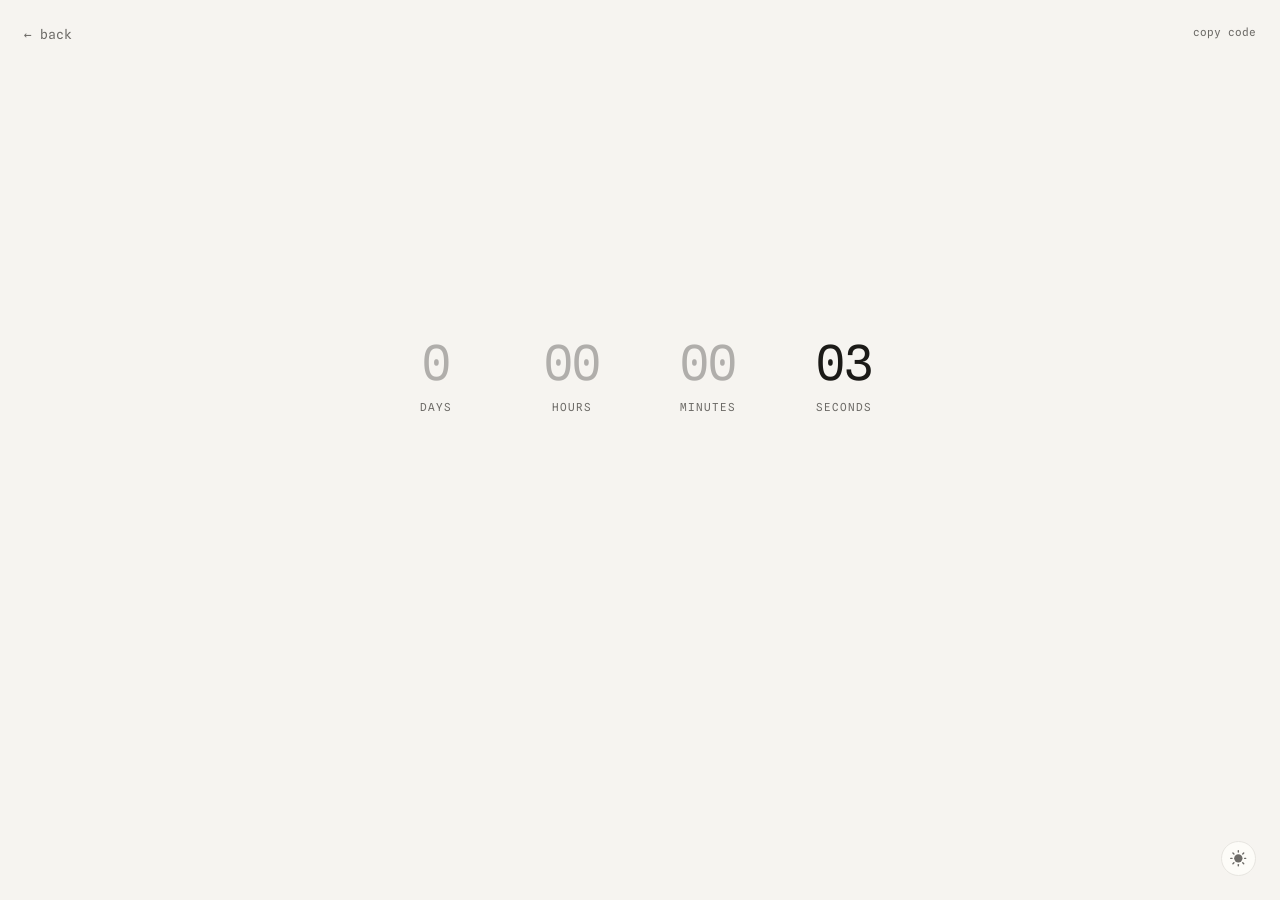
==== commit 4d6fe2fd: "feat: hand the countdown's two facts to the visitor The exhibit counted to a hard-coded month and da" ====
--- a/animations/countdown/index.html
+++ b/animations/countdown/index.html
@@ -139,9 +139,10 @@
         <p class="cd-date"></p>
       </div>
 
-      <!-- Filled by script.js from the MESSAGE constant, so the exhibit's
-           two configurable facts (what it counts to, what it says on
-           arrival) sit together at the top of one file. -->
+      <!-- Written by script.js at the moment of arrival, from whatever is
+           in the message field below (or its fallback). Not filled at load
+           because the sentence is the visitor's and can change between one
+           handoff and the next. -->
       <p class="cd-message"></p>
     </div>
 
@@ -157,6 +158,37 @@
          "replay the handoff" from the countdown, "back to the countdown"
          once the message is up. script.js owns the wording. -->
     <button class="cd-replay" type="button"></button>
+
+    <!-- The exhibit's two facts, handed to the visitor. This page used to
+         hard-code a date and a sentence; now it counts to whatever you
+         put here and says whatever you tell it to, remembered in
+         localStorage between visits.
+
+         A <div>, not a <form>: there is nothing to submit and no server
+         to submit it to. Each field applies itself as you change it, so a
+         form would only add an Enter key that reloads the page.
+
+         The labels are real labels, hidden visually — the fields' own
+         placeholders read as labels to someone looking at the page, but a
+         placeholder is not an accessible name, and it disappears the
+         moment there is a value. Same .visually-hidden the <h1> uses. -->
+    <div class="cd-setup">
+      <p class="cd-setup-field">
+        <label class="visually-hidden" for="cd-date">Count down to</label>
+        <!-- min is set by script.js, from today at page load: "today" is
+             not a constant, so baking it into the markup would leave a
+             tab open overnight enforcing yesterday's floor. -->
+        <input class="cd-set-date" id="cd-date" type="date">
+      </p>
+      <p class="cd-setup-field">
+        <label class="visually-hidden" for="cd-message">Say on arrival</label>
+        <!-- Capped where .cd-message's 20ch measure stops holding: past
+             about this length the arrival sentence stops being a sentence
+             and becomes a paragraph on an empty stage. -->
+        <input class="cd-set-message" id="cd-message" type="text" maxlength="40"
+               autocomplete="off" spellcheck="false">
+      </p>
+    </div>
   </main>
 
   <script src="script.js"></script>
--- a/animations/countdown/styles.css
+++ b/animations/countdown/styles.css
@@ -271,7 +271,12 @@
    keyboard can still tab to is a trap, and opacity alone leaves exactly
    that. The delay holds it on screen for the full fade, then takes it
    out of the tab order. */
-body.is-replaying .cd-replay {
+/* The setup fields go with it, and for the same reasons: they have
+   nothing to offer while the handoff is playing, and a keyboard must not
+   be able to tab into something the eye can't see. Listed together so the
+   two can never drift into leaving on different clocks. */
+body.is-replaying .cd-replay,
+body.is-replaying .cd-setup {
   opacity: 0;
   visibility: hidden;
   transition: opacity 260ms ease, visibility 0s linear 260ms;
@@ -288,6 +293,110 @@
   outline: 2px solid var(--accent);
   outline-offset: 2px;
   border-radius: 2px;
+}
+
+/* --- The setup fields ---------------------------------------------------
+
+   The exhibit's two facts, as controls. They sit a step quieter than the
+   replay button — that button is the one thing telling a visitor the
+   payoff can be seen on demand, and it should still be the first thing
+   found down here. These wait to be looked for.
+
+   Laid out as a row that wraps: side by side where there's room, stacked
+   on a phone, without a media query deciding where that happens. */
+.cd-setup {
+  display: flex;
+  flex-wrap: wrap;
+  justify-content: center;
+  gap: var(--space-3) var(--space-5);
+  /* Pulled up against the replay button, because the stage's own gap is
+     sized to separate the readout from its controls as a group — left at
+     that width these would read as a third, unrelated thing rather than
+     as the button's neighbours. */
+  margin-top: calc(var(--space-6) - var(--space-7));
+  /* The ARRIVAL half of the pairing, flipped at 0s so the fade has
+     something visible to fade; the departure, with the delay, is on the
+     .is-replaying rule above. Same arrangement as .cd-replay. */
+  transition: opacity 260ms ease, visibility 0s;
+}
+
+.cd-setup-field {
+  margin: 0;
+}
+
+/* Both fields, styled as one. Underlined rather than boxed: a box here
+   would be the heaviest object on a page whose whole composition is
+   type on empty paper, and the line is enough to say "you can type in
+   this" once the caret is in it. */
+.cd-set-date,
+.cd-set-message {
+  /* The lab's mono, said explicitly: form controls do NOT inherit the
+     page's font — the UA sheet gives them a system default, so leaving
+     this out is what makes a date field look like it came from a
+     different website. */
+  font-family: var(--font-mono);
+  font-size: var(--text-xs);
+  color: var(--ink-muted);
+  background: none;
+  border: 0;
+  border-bottom: 1px solid var(--line);
+  border-radius: 0; /* iOS rounds inputs by default */
+  padding: var(--space-1) var(--space-2);
+  transition: color var(--speed-color) ease,
+              border-color var(--speed-color) ease;
+}
+
+.cd-set-message {
+  width: 22ch; /* a shade over .cd-message's 20ch measure, so what fits
+                  here is what will fit up there */
+  max-width: 100%;
+}
+
+.cd-set-date:hover,
+.cd-set-message:hover,
+.cd-set-date:focus,
+.cd-set-message:focus {
+  color: var(--ink);
+  border-bottom-color: var(--line-strong);
+}
+
+/* The ring goes on the border rather than around the box: an outline on
+   a field this wide draws a rectangle in a composition that has no other
+   rectangles left by this point in the page. */
+.cd-set-date:focus-visible,
+.cd-set-message:focus-visible {
+  outline: none;
+  border-bottom-color: var(--accent);
+  box-shadow: 0 1px 0 0 var(--accent); /* doubles the line's weight
+                                          without moving anything */
+}
+
+/* The placeholder is a hint, not content, and must not be mistaken for a
+   typed value — but it still has to be readable, so it stops well short
+   of the faint end. */
+.cd-set-message::placeholder {
+  color: color-mix(in srgb, var(--ink-muted) 70%, var(--paper));
+  opacity: 1; /* Firefox dims placeholders again on top of the color */
+}
+
+/* The calendar button the browser draws inside the field. Left as the
+   platform's own control — it opens the platform's own picker, and a
+   visitor knows their picker better than anything this page could draw —
+   but recolored to the theme's ink, since the default is a fixed dark
+   glyph that disappears against the dark paper. */
+.cd-set-date::-webkit-calendar-picker-indicator {
+  cursor: pointer;
+  opacity: 0.55;
+  transition: opacity var(--speed-color) ease;
+}
+
+.cd-set-date:hover::-webkit-calendar-picker-indicator,
+.cd-set-date:focus::-webkit-calendar-picker-indicator {
+  opacity: 1;
+}
+
+[data-theme="dark"] .cd-set-date::-webkit-calendar-picker-indicator {
+  filter: invert(1);
 }
 
 /* --- Small screens ------------------------------------------------------ */
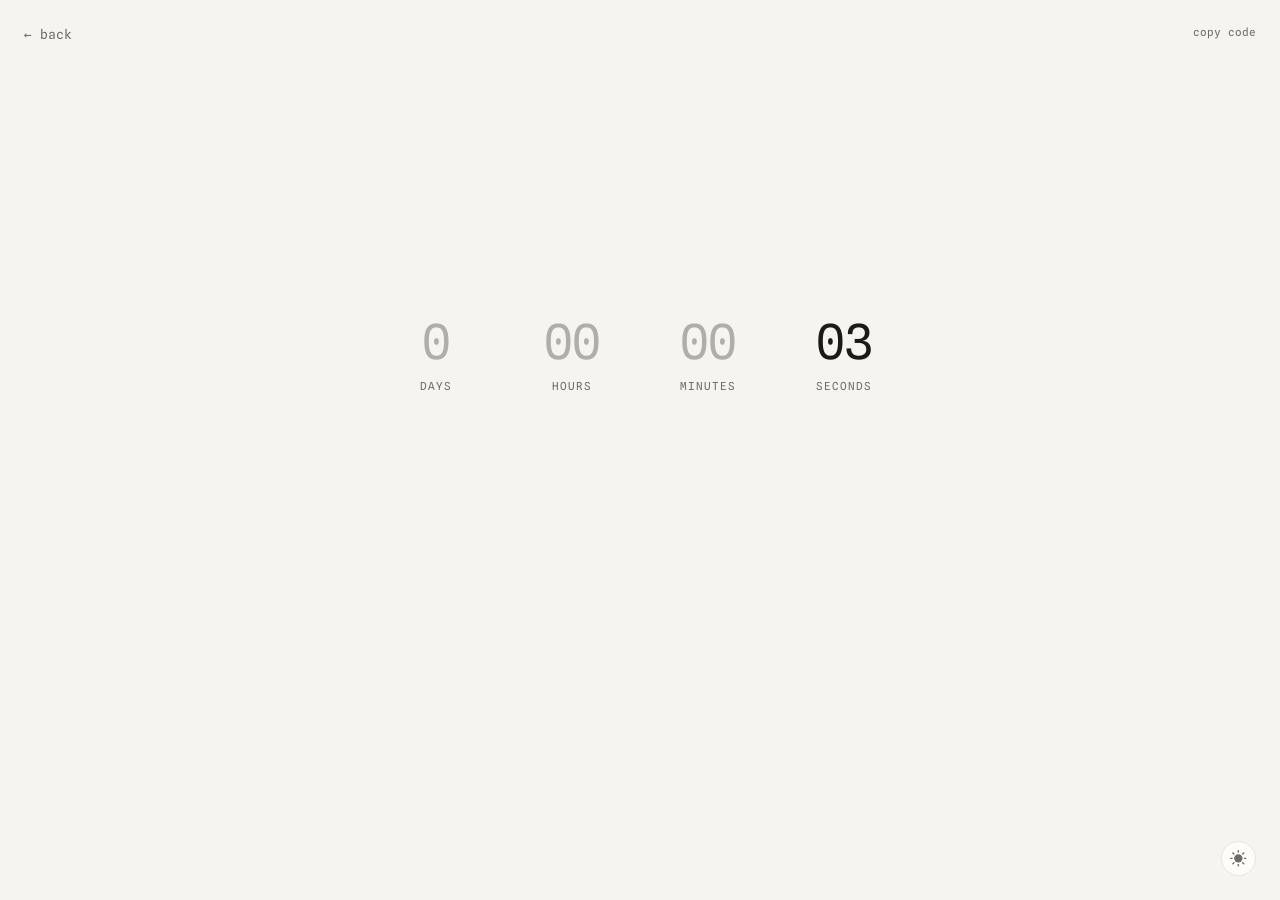
==== commit ce91979e: "feat: let the countdown celebrate three different things The exhibit knew one kind of arrival: paper" ====
--- a/animations/countdown/index.html
+++ b/animations/countdown/index.html
@@ -173,6 +173,28 @@
          placeholder is not an accessible name, and it disappears the
          moment there is a value. Same .visually-hidden the <h1> uses. -->
     <div class="cd-setup">
+      <!-- Which celebration the arrival throws, and the sentence it lands
+           on. Real radios rather than buttons with aria: a radiogroup is
+           exactly what this is, and using the real thing buys arrow-key
+           navigation, the roving tabstop, and the right announcement
+           without a line of script.
+
+           The inputs are hidden the same way the page's <h1> is — off
+           screen but still focusable and still in the accessibility tree
+           — and the labels are what you actually see. A label is already
+           a click target for its input, so no handler is needed to make
+           the words work. -->
+      <p class="cd-themes" role="radiogroup" aria-label="Celebration">
+        <input class="cd-theme-input visually-hidden" type="radio" name="cd-theme"
+               id="cd-theme-birthday" value="birthday">
+        <label class="cd-theme-label" for="cd-theme-birthday">birthday</label>
+        <input class="cd-theme-input visually-hidden" type="radio" name="cd-theme"
+               id="cd-theme-newyear" value="newyear">
+        <label class="cd-theme-label" for="cd-theme-newyear">new year</label>
+        <input class="cd-theme-input visually-hidden" type="radio" name="cd-theme"
+               id="cd-theme-launch" value="launch">
+        <label class="cd-theme-label" for="cd-theme-launch">launch</label>
+      </p>
       <p class="cd-setup-field">
         <label class="visually-hidden" for="cd-date">Count down to</label>
         <!-- min is set by script.js, from today at page load: "today" is
--- a/animations/countdown/styles.css
+++ b/animations/countdown/styles.css
@@ -26,8 +26,8 @@
   padding: var(--space-8) var(--space-5) var(--space-6);
 }
 
-/* The confetti's canvas: over everything, catching nothing. Fixed rather
-   than absolute so it stays glued to the viewport if the page ever
+/* The celebration's canvas: over everything, catching nothing. Fixed
+   rather than absolute so it stays glued to the viewport if the page ever
    scrolls, and above .cd-stage so pieces pass in FRONT of the message
    they're celebrating — behind it they'd read as a wallpaper. */
 .cd-fx {
@@ -35,6 +35,20 @@
   inset: 0;
   z-index: 2;
   pointer-events: none;
+}
+
+/* Except for the balloons, which are the one celebration made of large,
+   opaque, slow-moving bodies. The rule above is written for flecks that
+   are past before you've read them; a balloon parked over the arrival
+   sentence for a second and a half doesn't decorate it, it hides it.
+
+   The value has to be NEGATIVE, not 0. The stage's contents are not
+   positioned, and a positioned element sits above non-positioned content
+   whatever its z-index, so only going below the flow puts the canvas
+   behind the words. It still paints over the page's background, which is
+   the whole width of what's wanted. */
+body.fx-behind .cd-fx {
+  z-index: -1;
 }
 
 /* --- The two faces ------------------------------------------------------ */
@@ -324,6 +338,159 @@
   margin: 0;
 }
 
+/* --- The theme picker ---------------------------------------------------
+
+   Which celebration the arrival throws. It governs the two fields below
+   it, so it sits above them — and takes the full row so they wrap
+   underneath, rather than sitting alongside as a third equal control.
+
+   The words stand the same distance apart as the two fields below them,
+   so the whole strip keeps one rhythm instead of reading as two rows
+   that happened to land near each other. */
+.cd-themes {
+  position: relative; /* anchors the travelling rule, .cd-themes::after */
+  flex-basis: 100%;
+  display: flex;
+  justify-content: center;
+  gap: var(--space-5);
+  margin: 0;
+
+  /* How far under the words their rule sits. Clear of the descenders in
+     "birthday" and "new year", close enough to belong to the word rather
+     than float beneath the row.
+
+     Declared once, here, because TWO rules are drawn at this offset —
+     the travelling mark and the no-script fallback under each label —
+     and they have to agree to the pixel, or the moment one hands over to
+     the other would show as a jump. */
+  --cd-mark-gap: var(--space-1);
+}
+
+/* Word, not button. A pill or a track here would out-shout the replay
+   button above it and put a second box on a page that has just cleared
+   itself down to one sentence. The chosen one is simply the one written
+   in ink, with a rule under it — the same way the wordmark's links admit
+   to being links only when you reach for them. */
+.cd-theme-label {
+  position: relative; /* anchors this label's own rule and focus ring */
+  font-family: var(--font-mono);
+  font-size: var(--text-xs);
+  color: var(--ink-muted);
+  cursor: pointer;
+  user-select: none;
+  -webkit-user-select: none;
+  /* Grows a ~21px line of mono into a ~45px touch target; the negative
+     margin hands the space straight back, so the row stays the height it
+     looks. Both halves only work because these labels are flex items and
+     have therefore been blockified — vertical padding on a bare inline
+     label paints without making room, and vertical margins on one do
+     nothing at all. */
+  padding: var(--space-3) var(--space-1);
+  margin: calc(-1 * var(--space-3)) 0;
+  transition: color var(--speed-color) ease;
+}
+
+@media (hover: hover) {
+  .cd-theme-label:hover {
+    color: var(--ink);
+  }
+}
+
+/* :checked lives on the input, which sits immediately before its label —
+   so the adjacent sibling combinator is what dresses the chosen word.
+   No script touches these classes; the radio group's own state is the
+   single source of truth for which one looks chosen. */
+.cd-theme-input:checked + .cd-theme-label {
+  color: var(--ink);
+}
+
+/* The chosen word's rule, with no script measuring: one per label, shown
+   on the checked one. script.js replaces this with a single rule for the
+   whole row that SLIDES between words — but until it has measured, and
+   if it never runs at all, the choice still has to be visible.
+
+   A pseudo-element rather than a border-bottom or an underline, because
+   the label's box is padded out to a touch target: a border lands at the
+   bottom of THAT box, a dozen pixels below the word, reading as a stray
+   hairline under the row rather than as a mark on the word. This is
+   positioned from the box's bottom edge back up to the text.
+
+   100% is the label's padding box, so the arithmetic is the padding it
+   was given above, and lands the rule exactly where the row's own
+   travelling mark sits. */
+.cd-theme-label::after {
+  content: "";
+  position: absolute;
+  top: calc(100% - var(--space-3) + var(--cd-mark-gap));
+  left: var(--space-1);   /* the word, not its touch target: matching the */
+  right: var(--space-1);  /* label's own padding trims the rule back to it */
+  height: 1px;
+  background: var(--line-strong);
+  opacity: 0;
+}
+
+.cd-theme-input:checked + .cd-theme-label::after {
+  opacity: 1;
+}
+
+/* The travelling mark: ONE rule for the whole row, parked under whichever
+   word is chosen and sliding across when another is picked. Choosing a
+   celebration is a change of mind, not two unrelated events, and a rule
+   that travels says so where a pair of crossfading underlines cannot.
+
+   script.js measures the chosen word and hands its position over in
+   --cd-mark-x / --cd-mark-w, adding .is-marked once it has. The width
+   arrives as a scale on a 1px seed rather than as a width, so the whole
+   move is one transform the compositor can carry, and so the hairline
+   stays exactly one pixel tall at any length. */
+.cd-themes::after {
+  content: "";
+  position: absolute;
+  top: calc(100% + var(--cd-mark-gap));
+  left: 0;
+  width: 1px;
+  height: 1px;
+  background: var(--line-strong);
+  transform-origin: 0 0;
+  transform: translateX(var(--cd-mark-x, 0)) scaleX(var(--cd-mark-w, 0));
+  opacity: 0; /* nothing to show until it has been measured */
+}
+
+.cd-themes.is-marked::after {
+  opacity: 1;
+}
+
+/* With the row's own mark in place, the per-label fallback stands down:
+   two hairlines at the same offset would draw one twice as dark. */
+.cd-themes.is-marked .cd-theme-input:checked + .cd-theme-label::after {
+  opacity: 0;
+}
+
+/* Movement is granted only once the mark has been measured against the
+   face it will actually be drawn in. Before that, a change of position is
+   a correction rather than a choice, and nobody should watch it cross the
+   row on load. base.css floors this to nothing under reduced motion,
+   which leaves the mark simply appearing where it belongs. */
+.cd-themes.mark-moves::after {
+  transition: transform 280ms cubic-bezier(0.32, 0.72, 0, 1);
+}
+
+/* The input is off screen, so its focus ring has to be drawn by the
+   label — otherwise a keyboard arriving here would light up a 1px box
+   nobody can see.
+
+   Around the WORD, not around the touch target: the label's box is
+   padded out to 44px, so a ring on it draws a slab twice the height of
+   anything visible inside. Insetting a pseudo-element back to the text
+   leaves the ring holding the word and its rule, which are one thing. */
+.cd-theme-input:focus-visible + .cd-theme-label::before {
+  content: "";
+  position: absolute;
+  inset: var(--space-2) 0 var(--space-1);
+  outline: 2px solid var(--accent);
+  border-radius: 2px;
+}
+
 /* Both fields, styled as one. Underlined rather than boxed: a box here
    would be the heaviest object on a page whose whole composition is
    type on empty paper, and the line is enough to say "you can type in
@@ -336,14 +503,47 @@
      different website. */
   font-family: var(--font-mono);
   font-size: var(--text-xs);
+  /* Said explicitly too, and for the same kind of reason: at the UA's
+     `normal` these two disagree about their own height by 2px, because a
+     date field is built from internal fields with metrics of their own.
+     Two underlines a pixel apart is exactly the sort of thing that reads
+     as sloppy without anyone being able to say why. One value, one line. */
+  line-height: 1.6;
   color: var(--ink-muted);
   background: none;
   border: 0;
   border-bottom: 1px solid var(--line);
   border-radius: 0; /* iOS rounds inputs by default */
-  padding: var(--space-1) var(--space-2);
+  /* Even padding rather than a squat 4px: these two are the only things
+     on the page a thumb has to aim at, and it grows them from ~29px to a
+     ~38px target without the underline drifting far from the text. */
+  padding: var(--space-2);
   transition: color var(--speed-color) ease,
               border-color var(--speed-color) ease;
+}
+
+/* Chromium sizes a date input to a fixed intrinsic width that no content
+   keyword can talk down — min-content, fit-content and auto all report
+   the same 133px, which is room for a longer date than any locale writes.
+   The spare space collects at the right, between the date and the
+   browser's calendar button, and reads as a field that failed to fill
+   rather than one waiting to be filled.
+
+   So the width is stated: ten characters for the date itself, which in a
+   monospaced face is exactly what "mm/dd/yyyy" measures, plus a space
+   unit for the button the browser draws after it. */
+.cd-set-date {
+  width: calc(10ch + var(--space-5) + 2 * var(--space-2));
+}
+
+/* And the 2px the line-height note above is about: Chromium gives the
+   wrapper around the internal day/month/year fields a 1px band top and
+   bottom, which is what makes a date field two pixels taller than a text
+   field set at the same size. Zeroed here so the two underlines land on
+   one line. Every other engine ignores the selector, and has nothing to
+   fix. */
+.cd-set-date::-webkit-datetime-edit-fields-wrapper {
+  padding: 0;
 }
 
 .cd-set-message {
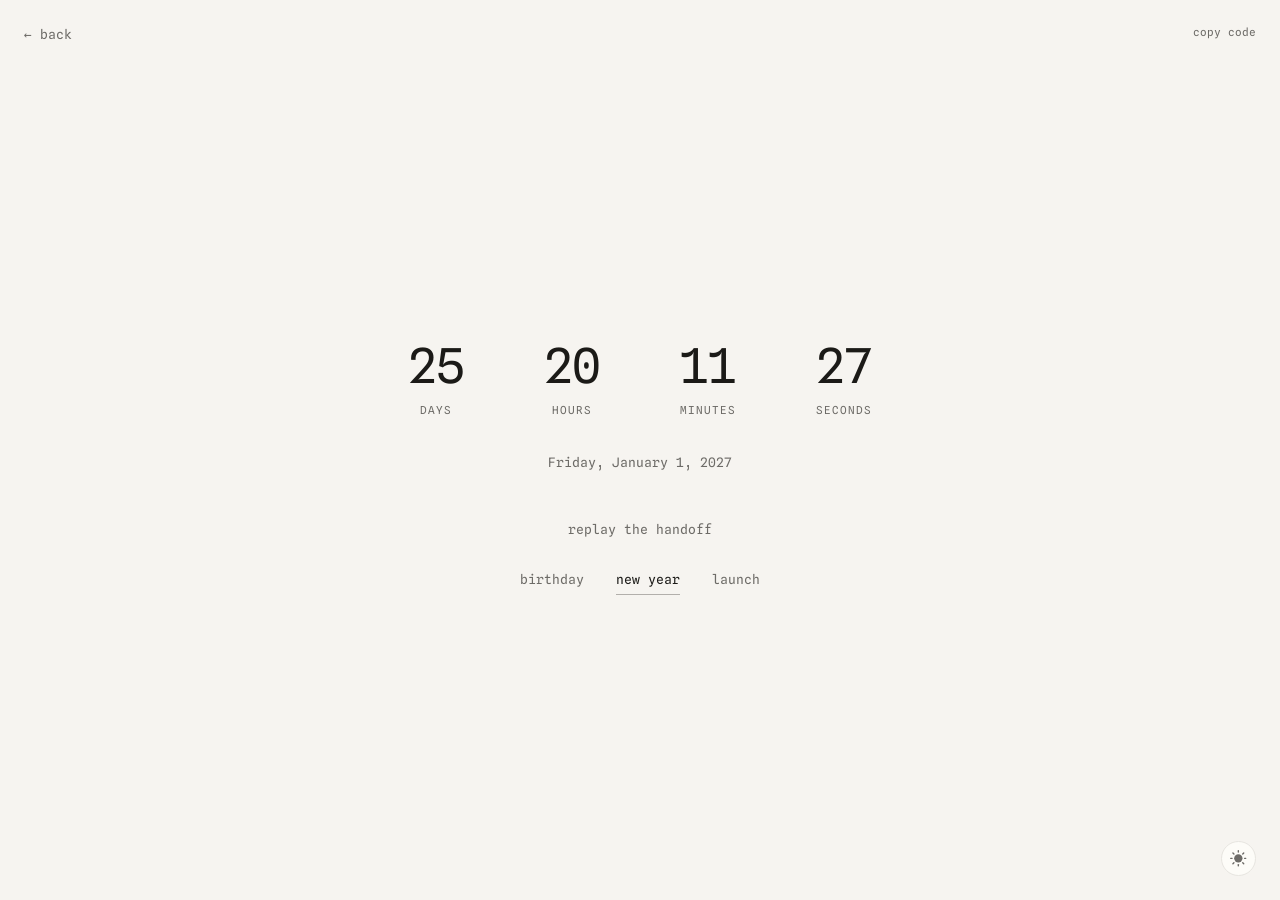
==== commit 44415a05: "refactor: take the countdown's date and message fields back out The exhibit had grown a date picker " ====
--- a/animations/countdown/index.html
+++ b/animations/countdown/index.html
@@ -159,58 +159,42 @@
          once the message is up. script.js owns the wording. -->
     <button class="cd-replay" type="button"></button>
 
-    <!-- The exhibit's two facts, handed to the visitor. This page used to
-         hard-code a date and a sentence; now it counts to whatever you
-         put here and says whatever you tell it to, remembered in
-         localStorage between visits.
-
-         A <div>, not a <form>: there is nothing to submit and no server
-         to submit it to. Each field applies itself as you change it, so a
-         form would only add an Enter key that reloads the page.
-
-         The labels are real labels, hidden visually — the fields' own
-         placeholders read as labels to someone looking at the page, but a
-         placeholder is not an accessible name, and it disappears the
-         moment there is a value. Same .visually-hidden the <h1> uses. -->
-    <div class="cd-setup">
-      <!-- Which celebration the arrival throws, and the sentence it lands
-           on. Real radios rather than buttons with aria: a radiogroup is
-           exactly what this is, and using the real thing buys arrow-key
-           navigation, the roving tabstop, and the right announcement
-           without a line of script.
-
-           The inputs are hidden the same way the page's <h1> is — off
-           screen but still focusable and still in the accessibility tree
-           — and the labels are what you actually see. A label is already
-           a click target for its input, so no handler is needed to make
-           the words work. -->
-      <p class="cd-themes" role="radiogroup" aria-label="Celebration">
-        <input class="cd-theme-input visually-hidden" type="radio" name="cd-theme"
-               id="cd-theme-birthday" value="birthday">
-        <label class="cd-theme-label" for="cd-theme-birthday">birthday</label>
-        <input class="cd-theme-input visually-hidden" type="radio" name="cd-theme"
-               id="cd-theme-newyear" value="newyear">
-        <label class="cd-theme-label" for="cd-theme-newyear">new year</label>
-        <input class="cd-theme-input visually-hidden" type="radio" name="cd-theme"
-               id="cd-theme-launch" value="launch">
-        <label class="cd-theme-label" for="cd-theme-launch">launch</label>
-      </p>
-      <p class="cd-setup-field">
-        <label class="visually-hidden" for="cd-date">Count down to</label>
-        <!-- min is set by script.js, from today at page load: "today" is
-             not a constant, so baking it into the markup would leave a
-             tab open overnight enforcing yesterday's floor. -->
-        <input class="cd-set-date" id="cd-date" type="date">
-      </p>
-      <p class="cd-setup-field">
-        <label class="visually-hidden" for="cd-message">Say on arrival</label>
-        <!-- Capped where .cd-message's 20ch measure stops holding: past
-             about this length the arrival sentence stops being a sentence
-             and becomes a paragraph on an empty stage. -->
-        <input class="cd-set-message" id="cd-message" type="text" maxlength="40"
-               autocomplete="off" spellcheck="false">
-      </p>
-    </div>
+    <!-- Which occasion the arrival is for: it decides the celebration
+         thrown and the sentence landed on, and nothing else. Three words,
+         and they are the only control on this page besides the button
+         above them.
+
+         This block briefly carried a date field and a message field too,
+         so a visitor could point the countdown at their own day and write
+         their own line. Both are gone, and the reason is worth stating so
+         nobody adds them back by reflex: they were CONFIGURATION on a
+         page whose subject is an ANIMATION. Anyone who wants their own
+         date and their own sentence copies the code, where they are the
+         first two things in the file (MONTH, DAY and MESSAGE at the top
+         of code.html). What stays here is the part you cannot get by
+         reading the source: seeing the three endings play.
+
+         Real radios rather than buttons with aria: a radiogroup is
+         exactly what this is, and using the real thing buys arrow-key
+         navigation, the roving tabstop, and the right announcement
+         without a line of script.
+
+         The inputs are hidden the same way the page's <h1> is — off
+         screen but still focusable and still in the accessibility tree —
+         and the labels are what you actually see. A label is already a
+         click target for its input, so no handler is needed to make the
+         words work. -->
+    <p class="cd-themes" role="radiogroup" aria-label="Celebration">
+      <input class="cd-theme-input visually-hidden" type="radio" name="cd-theme"
+             id="cd-theme-birthday" value="birthday">
+      <label class="cd-theme-label" for="cd-theme-birthday">birthday</label>
+      <input class="cd-theme-input visually-hidden" type="radio" name="cd-theme"
+             id="cd-theme-newyear" value="newyear">
+      <label class="cd-theme-label" for="cd-theme-newyear">new year</label>
+      <input class="cd-theme-input visually-hidden" type="radio" name="cd-theme"
+             id="cd-theme-launch" value="launch">
+      <label class="cd-theme-label" for="cd-theme-launch">launch</label>
+    </p>
   </main>
 
   <script src="script.js"></script>
--- a/styles/base.css
+++ b/styles/base.css
@@ -563,6 +563,57 @@
   font-size: var(--text-2xs);
 }
 
+/* The two words of the copy link — "copy code" and its confirmation —
+   stacked in a single grid cell by scripts/copy-code.js. One cell means
+   one width, the wider of the two, so the box never resizes when they
+   trade places: the corner holds absolutely still and only the letters
+   move. Both are right-aligned, because the link is pinned to the right
+   edge and whichever word is showing should keep that edge.
+
+   Nothing here applies until the script builds the slot, so a page
+   without JS keeps the plain link it was written as. */
+.copy-code__slot {
+  display: grid;
+  /* the clip that turns a slide into a roll. It lives on the slot and
+     not on the link, because the link also carries the ::after touch
+     halo, and overflow here would crop that halo to nothing. */
+  overflow: hidden;
+}
+
+.copy-code__word {
+  grid-area: 1 / 1;
+  text-align: right;
+  /* Slower than --speed-color, and deliberately: that token times a
+     color settling, which the eye takes in at once. This is a word
+     leaving and a word arriving, and reading both needs the extra
+     beat. Same curve and duration each way, so settling back reads as
+     the same gesture rewound rather than a new one. */
+  transition: transform 240ms cubic-bezier(0.4, 0, 0.2, 1);
+}
+
+/* At rest the confirmation waits exactly one line below the slot floor,
+   already clipped. No fade on either word: the slot's edge does the
+   hiding, so a word is only ever gone because it has travelled out —
+   for the length of the roll both are half in frame, the way a split
+   flap shows two faces mid-turn. */
+.copy-code__word--done {
+  transform: translateY(100%);
+}
+
+.copy-code.is-copied .copy-code__word--rest {
+  transform: translateY(-100%);
+}
+
+.copy-code.is-copied .copy-code__word--done {
+  transform: translateY(0);
+}
+
+/* The one moment this corner is allowed to speak up — it holds the
+   hover ink through the confirmation, then fades back to muted. */
+.copy-code.is-copied {
+  color: var(--ink);
+}
+
 /* One line of small mono is a ~21px-tall target. The halo brings it to
    ~44px each way; the corners around them are empty, so it overlaps
    nothing. */
--- a/animations/countdown/styles.css
+++ b/animations/countdown/styles.css
@@ -285,12 +285,12 @@
    keyboard can still tab to is a trap, and opacity alone leaves exactly
    that. The delay holds it on screen for the full fade, then takes it
    out of the tab order. */
-/* The setup fields go with it, and for the same reasons: they have
+/* The row of words goes with it, and for the same reasons: it has
    nothing to offer while the handoff is playing, and a keyboard must not
    be able to tab into something the eye can't see. Listed together so the
    two can never drift into leaving on different clocks. */
 body.is-replaying .cd-replay,
-body.is-replaying .cd-setup {
+body.is-replaying .cd-themes {
   opacity: 0;
   visibility: hidden;
   transition: opacity 260ms ease, visibility 0s linear 260ms;
@@ -309,51 +309,33 @@
   border-radius: 2px;
 }
 
-/* --- The setup fields ---------------------------------------------------
-
-   The exhibit's two facts, as controls. They sit a step quieter than the
-   replay button — that button is the one thing telling a visitor the
-   payoff can be seen on demand, and it should still be the first thing
-   found down here. These wait to be looked for.
-
-   Laid out as a row that wraps: side by side where there's room, stacked
-   on a phone, without a media query deciding where that happens. */
-.cd-setup {
+/* --- The occasion picker ------------------------------------------------
+
+   Which celebration the arrival throws, and the only control on this page
+   besides the button above it. It sits a step quieter than that button —
+   the button is the one thing telling a visitor the payoff can be seen on
+   demand, and it should still be the first thing found down here. These
+   three wait to be looked for.
+
+   A date field and a message field used to sit under this row, so the
+   countdown could be pointed at the visitor's own day. Both are gone:
+   they were configuration on a page whose subject is an animation, and
+   the copied code carries them as its first two constants. The note in
+   index.html has the longer version. */
+.cd-themes {
+  position: relative; /* anchors the travelling rule, .cd-themes::after */
   display: flex;
-  flex-wrap: wrap;
   justify-content: center;
-  gap: var(--space-3) var(--space-5);
+  gap: var(--space-5);
   /* Pulled up against the replay button, because the stage's own gap is
      sized to separate the readout from its controls as a group — left at
-     that width these would read as a third, unrelated thing rather than
-     as the button's neighbours. */
-  margin-top: calc(var(--space-6) - var(--space-7));
+     that width this row would read as a third, unrelated thing rather
+     than as the button's neighbour. */
+  margin: calc(var(--space-6) - var(--space-7)) 0 0;
   /* The ARRIVAL half of the pairing, flipped at 0s so the fade has
      something visible to fade; the departure, with the delay, is on the
      .is-replaying rule above. Same arrangement as .cd-replay. */
   transition: opacity 260ms ease, visibility 0s;
-}
-
-.cd-setup-field {
-  margin: 0;
-}
-
-/* --- The theme picker ---------------------------------------------------
-
-   Which celebration the arrival throws. It governs the two fields below
-   it, so it sits above them — and takes the full row so they wrap
-   underneath, rather than sitting alongside as a third equal control.
-
-   The words stand the same distance apart as the two fields below them,
-   so the whole strip keeps one rhythm instead of reading as two rows
-   that happened to land near each other. */
-.cd-themes {
-  position: relative; /* anchors the travelling rule, .cd-themes::after */
-  flex-basis: 100%;
-  display: flex;
-  justify-content: center;
-  gap: var(--space-5);
-  margin: 0;
 
   /* How far under the words their rule sits. Clear of the descenders in
      "birthday" and "new year", close enough to belong to the word rather
@@ -491,114 +473,6 @@
   border-radius: 2px;
 }
 
-/* Both fields, styled as one. Underlined rather than boxed: a box here
-   would be the heaviest object on a page whose whole composition is
-   type on empty paper, and the line is enough to say "you can type in
-   this" once the caret is in it. */
-.cd-set-date,
-.cd-set-message {
-  /* The lab's mono, said explicitly: form controls do NOT inherit the
-     page's font — the UA sheet gives them a system default, so leaving
-     this out is what makes a date field look like it came from a
-     different website. */
-  font-family: var(--font-mono);
-  font-size: var(--text-xs);
-  /* Said explicitly too, and for the same kind of reason: at the UA's
-     `normal` these two disagree about their own height by 2px, because a
-     date field is built from internal fields with metrics of their own.
-     Two underlines a pixel apart is exactly the sort of thing that reads
-     as sloppy without anyone being able to say why. One value, one line. */
-  line-height: 1.6;
-  color: var(--ink-muted);
-  background: none;
-  border: 0;
-  border-bottom: 1px solid var(--line);
-  border-radius: 0; /* iOS rounds inputs by default */
-  /* Even padding rather than a squat 4px: these two are the only things
-     on the page a thumb has to aim at, and it grows them from ~29px to a
-     ~38px target without the underline drifting far from the text. */
-  padding: var(--space-2);
-  transition: color var(--speed-color) ease,
-              border-color var(--speed-color) ease;
-}
-
-/* Chromium sizes a date input to a fixed intrinsic width that no content
-   keyword can talk down — min-content, fit-content and auto all report
-   the same 133px, which is room for a longer date than any locale writes.
-   The spare space collects at the right, between the date and the
-   browser's calendar button, and reads as a field that failed to fill
-   rather than one waiting to be filled.
-
-   So the width is stated: ten characters for the date itself, which in a
-   monospaced face is exactly what "mm/dd/yyyy" measures, plus a space
-   unit for the button the browser draws after it. */
-.cd-set-date {
-  width: calc(10ch + var(--space-5) + 2 * var(--space-2));
-}
-
-/* And the 2px the line-height note above is about: Chromium gives the
-   wrapper around the internal day/month/year fields a 1px band top and
-   bottom, which is what makes a date field two pixels taller than a text
-   field set at the same size. Zeroed here so the two underlines land on
-   one line. Every other engine ignores the selector, and has nothing to
-   fix. */
-.cd-set-date::-webkit-datetime-edit-fields-wrapper {
-  padding: 0;
-}
-
-.cd-set-message {
-  width: 22ch; /* a shade over .cd-message's 20ch measure, so what fits
-                  here is what will fit up there */
-  max-width: 100%;
-}
-
-.cd-set-date:hover,
-.cd-set-message:hover,
-.cd-set-date:focus,
-.cd-set-message:focus {
-  color: var(--ink);
-  border-bottom-color: var(--line-strong);
-}
-
-/* The ring goes on the border rather than around the box: an outline on
-   a field this wide draws a rectangle in a composition that has no other
-   rectangles left by this point in the page. */
-.cd-set-date:focus-visible,
-.cd-set-message:focus-visible {
-  outline: none;
-  border-bottom-color: var(--accent);
-  box-shadow: 0 1px 0 0 var(--accent); /* doubles the line's weight
-                                          without moving anything */
-}
-
-/* The placeholder is a hint, not content, and must not be mistaken for a
-   typed value — but it still has to be readable, so it stops well short
-   of the faint end. */
-.cd-set-message::placeholder {
-  color: color-mix(in srgb, var(--ink-muted) 70%, var(--paper));
-  opacity: 1; /* Firefox dims placeholders again on top of the color */
-}
-
-/* The calendar button the browser draws inside the field. Left as the
-   platform's own control — it opens the platform's own picker, and a
-   visitor knows their picker better than anything this page could draw —
-   but recolored to the theme's ink, since the default is a fixed dark
-   glyph that disappears against the dark paper. */
-.cd-set-date::-webkit-calendar-picker-indicator {
-  cursor: pointer;
-  opacity: 0.55;
-  transition: opacity var(--speed-color) ease;
-}
-
-.cd-set-date:hover::-webkit-calendar-picker-indicator,
-.cd-set-date:focus::-webkit-calendar-picker-indicator {
-  opacity: 1;
-}
-
-[data-theme="dark"] .cd-set-date::-webkit-calendar-picker-indicator {
-  filter: invert(1);
-}
-
 /* --- Small screens ------------------------------------------------------ */
 
 /* Four columns of mono get tight fast: at the narrow end each one is
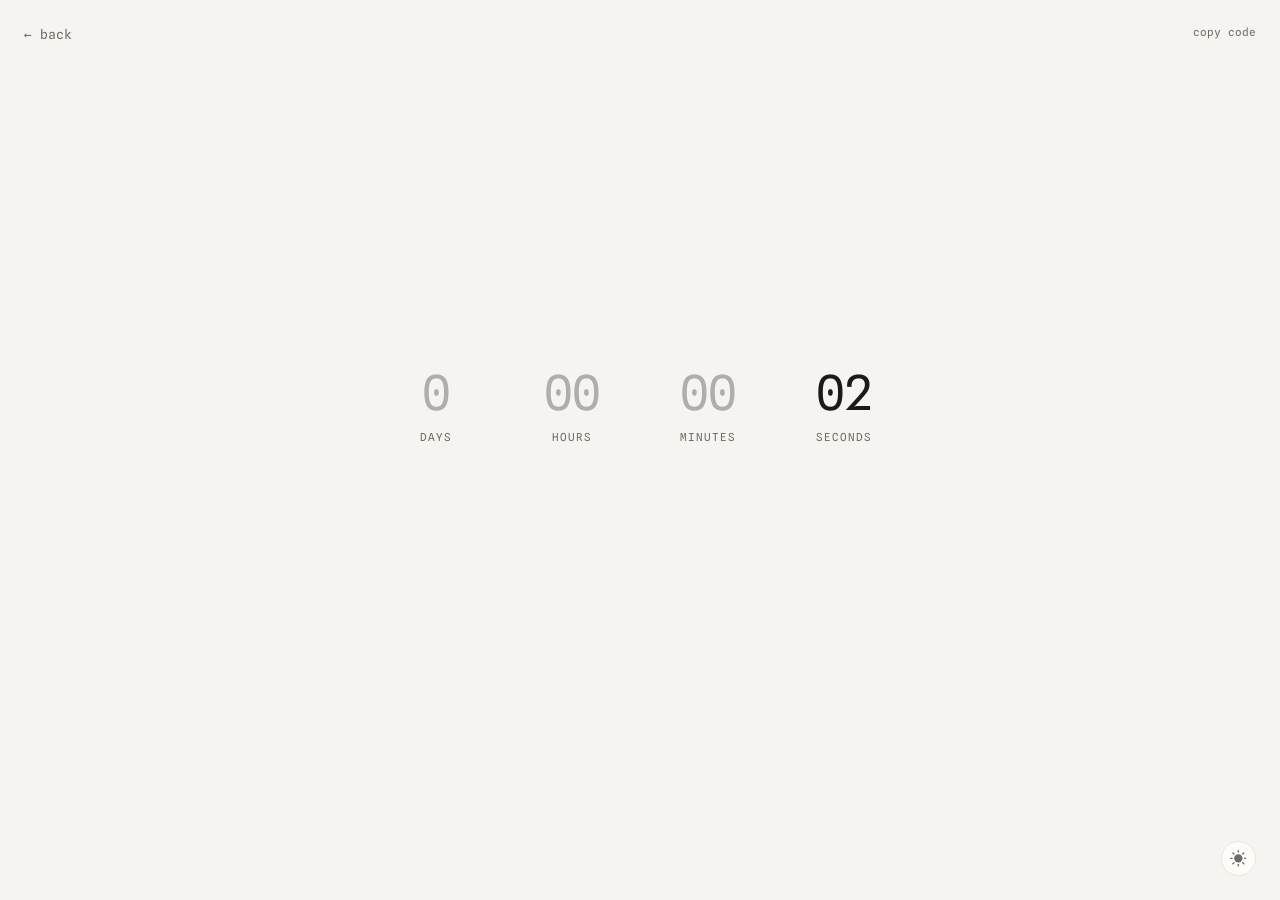
==== commit 7df8f09f: "refactor: leave the countdown exhibit with only its handoff The page counted four months down to the" ====
--- a/animations/countdown/index.html
+++ b/animations/countdown/index.html
@@ -109,10 +109,11 @@
          keep in step with the type. And a visibility/opacity swap can be
          animated, where a display swap can only ever snap. -->
     <div class="cd-slot">
-      <!-- The countdown's whole face: the frame and the date it names.
-           Grouped because the handoff fades them together as one object
-           after the digits have left — the date belongs to the count, so
-           it goes when the count does. -->
+      <!-- The countdown's face. Kept as a box of its own around the clock
+           rather than folded into it, because the handoff runs on two
+           clocks: the digits inside lift away one cell after another,
+           and THIS is what fades a beat later, once they have gone. Two
+           timelines need two elements. -->
       <div class="cd-face">
         <!-- One grid, four cells, hairline gaps showing the frame's color
              through — so the "borders" between units are the container
@@ -130,34 +131,26 @@
              numbers once a second is unusable, and "07" on its own means
              nothing anyway. -->
         <div class="cd-clock" aria-hidden="true">
-          <div class="cd-unit"><div class="cd-stack"><div class="cd-num" data-unit="d">--</div><div class="cd-name">Days</div></div></div>
-          <div class="cd-unit"><div class="cd-stack"><div class="cd-num" data-unit="h">--</div><div class="cd-name">Hours</div></div></div>
-          <div class="cd-unit"><div class="cd-stack"><div class="cd-num" data-unit="m">--</div><div class="cd-name">Minutes</div></div></div>
-          <div class="cd-unit"><div class="cd-stack"><div class="cd-num" data-unit="s">--</div><div class="cd-name">Seconds</div></div></div>
+          <div class="cd-unit"><div class="cd-stack"><div class="cd-num" data-unit="d">0</div><div class="cd-name">Days</div></div></div>
+          <div class="cd-unit"><div class="cd-stack"><div class="cd-num" data-unit="h">00</div><div class="cd-name">Hours</div></div></div>
+          <div class="cd-unit"><div class="cd-stack"><div class="cd-num" data-unit="m">00</div><div class="cd-name">Minutes</div></div></div>
+          <div class="cd-unit"><div class="cd-stack"><div class="cd-num" data-unit="s">00</div><div class="cd-name">Seconds</div></div></div>
         </div>
-
-        <p class="cd-date"></p>
       </div>
 
-      <!-- Written by script.js at the moment of arrival, from whatever is
-           in the message field below (or its fallback). Not filled at load
-           because the sentence is the visitor's and can change between one
-           handoff and the next. -->
+      <!-- Written by script.js at the moment of arrival, from the chosen
+           occasion's sentence. Not filled at load, because that choice
+           can change between one handoff and the next. -->
       <p class="cd-message"></p>
     </div>
 
-    <!-- The countdown, in words, for anyone not reading the grid. Polite
-         and coarse on purpose: it's refreshed about once a minute, not
-         once a second, so it reports where the count is without talking
-         over everything else a visitor is doing. -->
+    <!-- The count, in words, for anyone not reading the grid. -->
     <p class="cd-reading visually-hidden" role="status"></p>
 
-    <!-- The exhibit's payoff fires once a year, which is no way to show
-         an animation. This runs it on demand. Its label says which of
-         the two things it will do, so the button is never a mystery box:
-         "replay the handoff" from the countdown, "back to the countdown"
-         once the message is up. script.js owns the wording. -->
-    <button class="cd-replay" type="button"></button>
+    <!-- The exhibit plays itself once on arrival and then rests on the
+         ending. This is how you see it again. It says plainly what it
+         does, so the button is never a mystery box. -->
+    <button class="cd-replay" type="button">replay the handoff</button>
 
     <!-- Which occasion the arrival is for: it decides the celebration
          thrown and the sentence landed on, and nothing else. Three words,
--- a/animations/countdown/styles.css
+++ b/animations/countdown/styles.css
@@ -19,9 +19,8 @@
   display: grid;
   place-content: center;
   justify-items: center;
-  /* Wider than the gap holding the date to the clock above it, so the
-     two groups read as two: the readout and its date, then the control.
-     See the note on .cd-date. */
+  /* Wide enough that the readout and the two controls under it read as
+     two groups rather than one stack of four lines. */
   gap: var(--space-7);
   padding: var(--space-8) var(--space-5) var(--space-6);
 }
@@ -152,29 +151,6 @@
    theme's paper lies, so this needs no dark-theme counterpart. */
 body.is-final .cd-unit:not(:last-child) .cd-num {
   color: color-mix(in srgb, var(--ink) 32%, var(--paper));
-}
-
-/* The line keeps its height even when it has nothing to say, which is
-   the case during a rehearsal: an empty <p> collapses to zero, and this
-   one sits inside the face that decides how tall the slot is — so
-   letting it collapse would pull the replay button up the page on every
-   replay and drop it back afterwards. Reserving one line costs nothing
-   and holds the layout still. */
-.cd-date {
-  /* This line belongs to the clock, and spacing is the only thing left
-     saying so now that no frame encloses them together. So it stays
-     nearer the labels than the replay button below it is to the date —
-     the stage's own gap is a step wider for exactly that reason. Get the
-     two the wrong way round and the date reads as a second caption
-     attached to the button. */
-  margin-top: var(--space-6);
-  min-height: 21px; /* fallback: --text-xs at the body's 1.6 line-height */
-  min-height: 1lh;
-  font-family: var(--font-mono);
-  font-size: var(--text-xs);
-  color: var(--ink-muted);
-  text-align: center;
-  text-wrap: balance;
 }
 
 /* --- The message -------------------------------------------------------- */
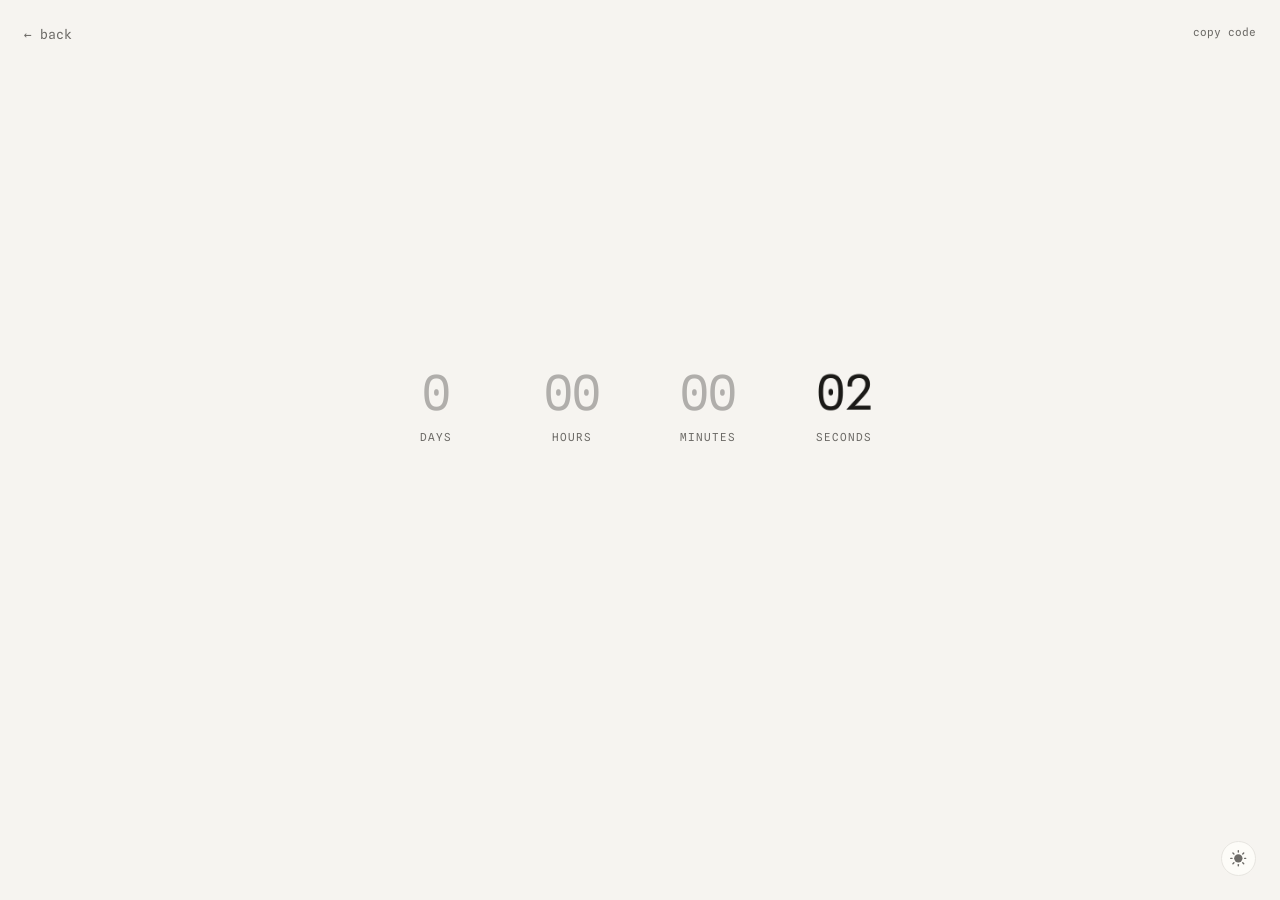
==== commit c429040e: "feat: let the occasion mark lean out at the ends of the row The rule under the chosen word never res" ====
--- a/animations/countdown/index.html
+++ b/animations/countdown/index.html
@@ -187,6 +187,12 @@
       <input class="cd-theme-input visually-hidden" type="radio" name="cd-theme"
              id="cd-theme-launch" value="launch">
       <label class="cd-theme-label" for="cd-theme-launch">launch</label>
+      <!-- The rule that slides between the words. Decorative, and hidden
+           from the accessibility tree so the radiogroup a screen reader
+           reads holds three radios and nothing else — which word is chosen
+           is already carried by the radio's own state. script.js measures
+           and positions it; styles.css says what it looks like. -->
+      <span class="cd-mark" aria-hidden="true"></span>
     </p>
   </main>
 
--- a/animations/countdown/styles.css
+++ b/animations/countdown/styles.css
@@ -391,30 +391,50 @@
   opacity: 1;
 }
 
-/* The travelling mark: ONE rule for the whole row, parked under whichever
+/* And the same shape the travelling mark takes: half a rule on the outer
+   two words, hanging off the outside. 50% of the label's padding box is
+   the word's midpoint, because the padding is even — so these land on
+   exactly the halves markTheme() computes, and the handover from one to
+   the other cannot show as a jump. */
+.cd-theme-input:first-of-type:checked + .cd-theme-label::after {
+  right: 50%;
+}
+
+.cd-theme-input:last-of-type:checked + .cd-theme-label::after {
+  left: 50%;
+}
+
+/* The travelling mark: ONE bar for the whole row, parked under whichever
    word is chosen and sliding across when another is picked. Choosing a
    celebration is a change of mind, not two unrelated events, and a rule
    that travels says so where a pair of crossfading underlines cannot.
 
-   script.js measures the chosen word and hands its position over in
-   --cd-mark-x / --cd-mark-w, adding .is-marked once it has. The width
-   arrives as a scale on a 1px seed rather than as a width, so the whole
-   move is one transform the compositor can carry, and so the hairline
-   stays exactly one pixel tall at any length. */
-.cd-themes::after {
-  content: "";
+   A real element, not a ::after fed by custom properties, and that is the
+   whole point of it. Two earlier versions kept the bar on a pseudo-element
+   and handed its position over in --cd-mark-x / --cd-mark-w: as a scaleX
+   inside a transitioned transform the length froze at the first value
+   measured, so every word wore the first word's rule; rewritten as a width
+   it updated but arrived in one step. Registering both with @property so
+   they would interpolate did not help either — the computed value simply
+   stayed on the old one.
+
+   All three failures come from asking a transition to interpolate
+   something reached through a var(). An ordinary width and transform on an
+   ordinary element have none of that trouble, and script.js can set them
+   directly. The bar is absolutely positioned, so it takes no part in the
+   row's flex layout, and aria-hidden in the markup keeps a decorative span
+   out of the radiogroup a screen reader reads. */
+.cd-mark {
   position: absolute;
   top: calc(100% + var(--cd-mark-gap));
   left: 0;
-  width: 1px;
+  width: 0;
   height: 1px;
   background: var(--line-strong);
-  transform-origin: 0 0;
-  transform: translateX(var(--cd-mark-x, 0)) scaleX(var(--cd-mark-w, 0));
   opacity: 0; /* nothing to show until it has been measured */
 }
 
-.cd-themes.is-marked::after {
+.cd-themes.is-marked .cd-mark {
   opacity: 1;
 }
 
@@ -428,9 +448,14 @@
    face it will actually be drawn in. Before that, a change of position is
    a correction rather than a choice, and nobody should watch it cross the
    row on load. base.css floors this to nothing under reduced motion,
-   which leaves the mark simply appearing where it belongs. */
-.cd-themes.mark-moves::after {
-  transition: transform 280ms cubic-bezier(0.32, 0.72, 0, 1);
+   which leaves the mark simply appearing where it belongs.
+
+   Both ends on the same clock and the same ease: the left edge is carried
+   by the transform, the right by the width, and they have to arrive
+   together or the bar visibly stretches before it lands. */
+.cd-themes.mark-moves .cd-mark {
+  transition: transform 280ms cubic-bezier(0.32, 0.72, 0, 1),
+              width 280ms cubic-bezier(0.32, 0.72, 0, 1);
 }
 
 /* The input is off screen, so its focus ring has to be drawn by the
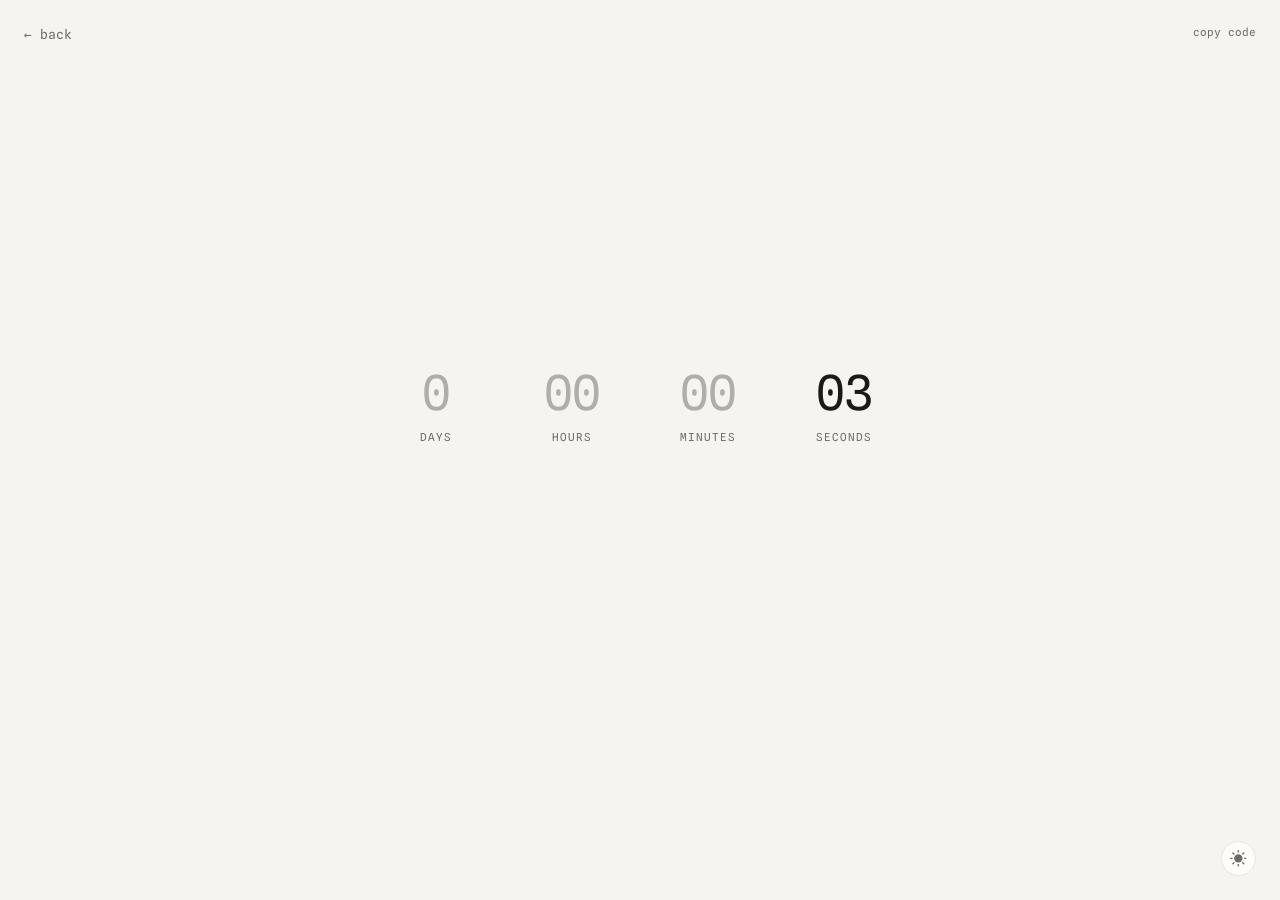
==== commit ad49bf0e: "docs: stop promising confetti in particular The page description and the README entry both ended on " ====
--- a/animations/countdown/index.html
+++ b/animations/countdown/index.html
@@ -8,13 +8,13 @@
   <!-- What this page is, for search results and for the card that gets
        drawn when someone drops the link in a chat. Without these a link
        to a page whose whole point is how it MOVES arrives as bare text. -->
-  <meta name="description" content="A countdown whose digits lift away in sequence when it lands, handing the page over to what it was counting to, and a burst of confetti behind it.">
+  <meta name="description" content="The handoff when a countdown lands: the digits lift away one cell at a time, the frame fades behind them, and the message rises into the space they leave.">
   <link rel="canonical" href="https://mihneaptu.github.io/lab/animations/countdown/">
 
   <meta property="og:type" content="website">
   <meta property="og:site_name" content="mihneaptu/lab">
   <meta property="og:title" content="Countdown">
-  <meta property="og:description" content="A countdown whose digits lift away in sequence when it lands, handing the page over to what it was counting to, and a burst of confetti behind it.">
+  <meta property="og:description" content="The handoff when a countdown lands: the digits lift away one cell at a time, the frame fades behind them, and the message rises into the space they leave.">
   <meta property="og:url" content="https://mihneaptu.github.io/lab/animations/countdown/">
   <meta property="og:image" content="https://mihneaptu.github.io/lab/og.png">
   <meta name="twitter:card" content="summary_large_image">
